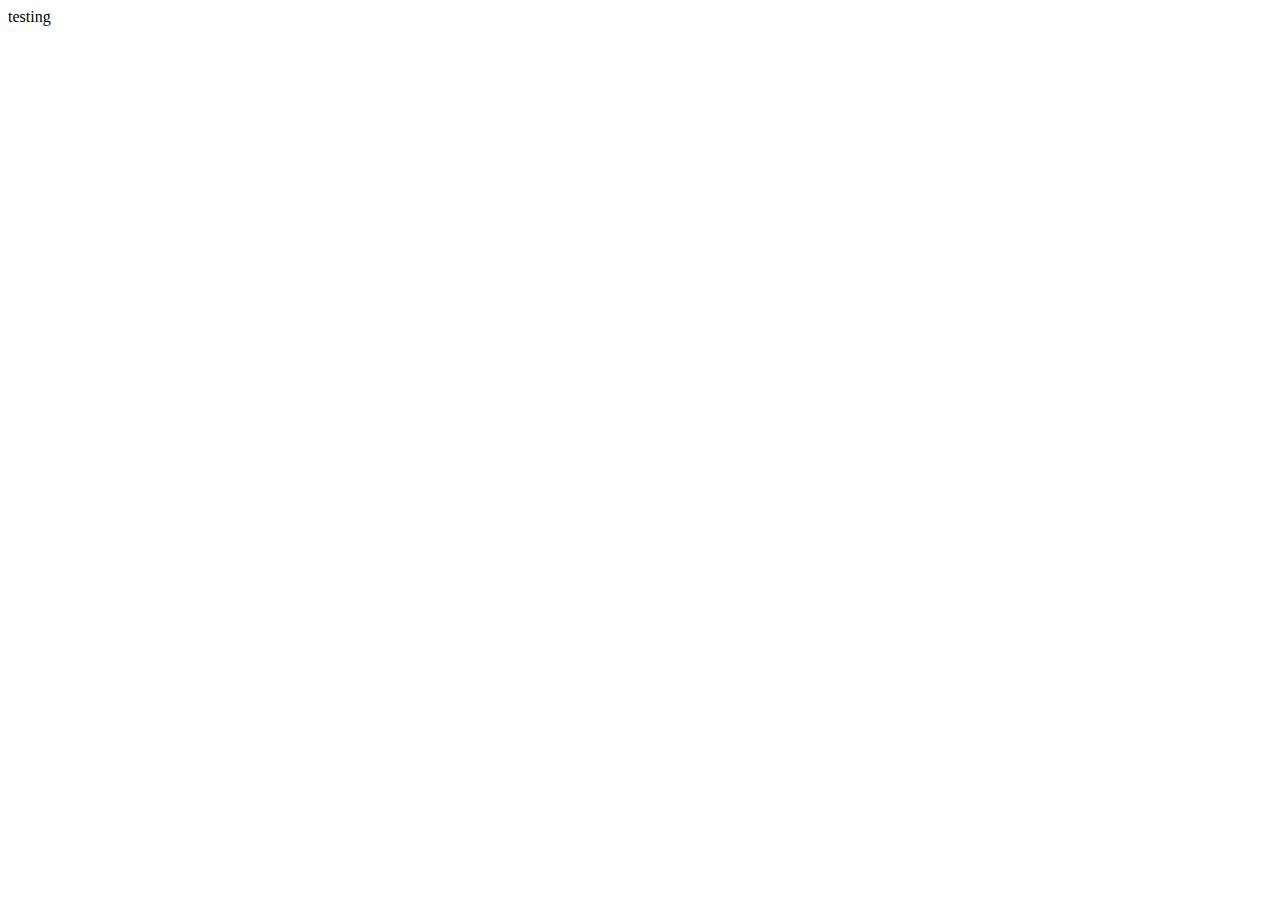
==== index.html @ d9eb4726 "first commit" ====
<!DOCTYPE html>
<html lang="en">
<head>
    <meta charset="UTF-8">
    <meta http-equiv="X-UA-Compatible" content="IE=edge">
    <meta name="viewport" content="width=device-width, initial-scale=1.0">
    <title>🅿🆁🅾🅵🅸🅻🅴</title>
</head>
<body>
    testing
</body>
</html>
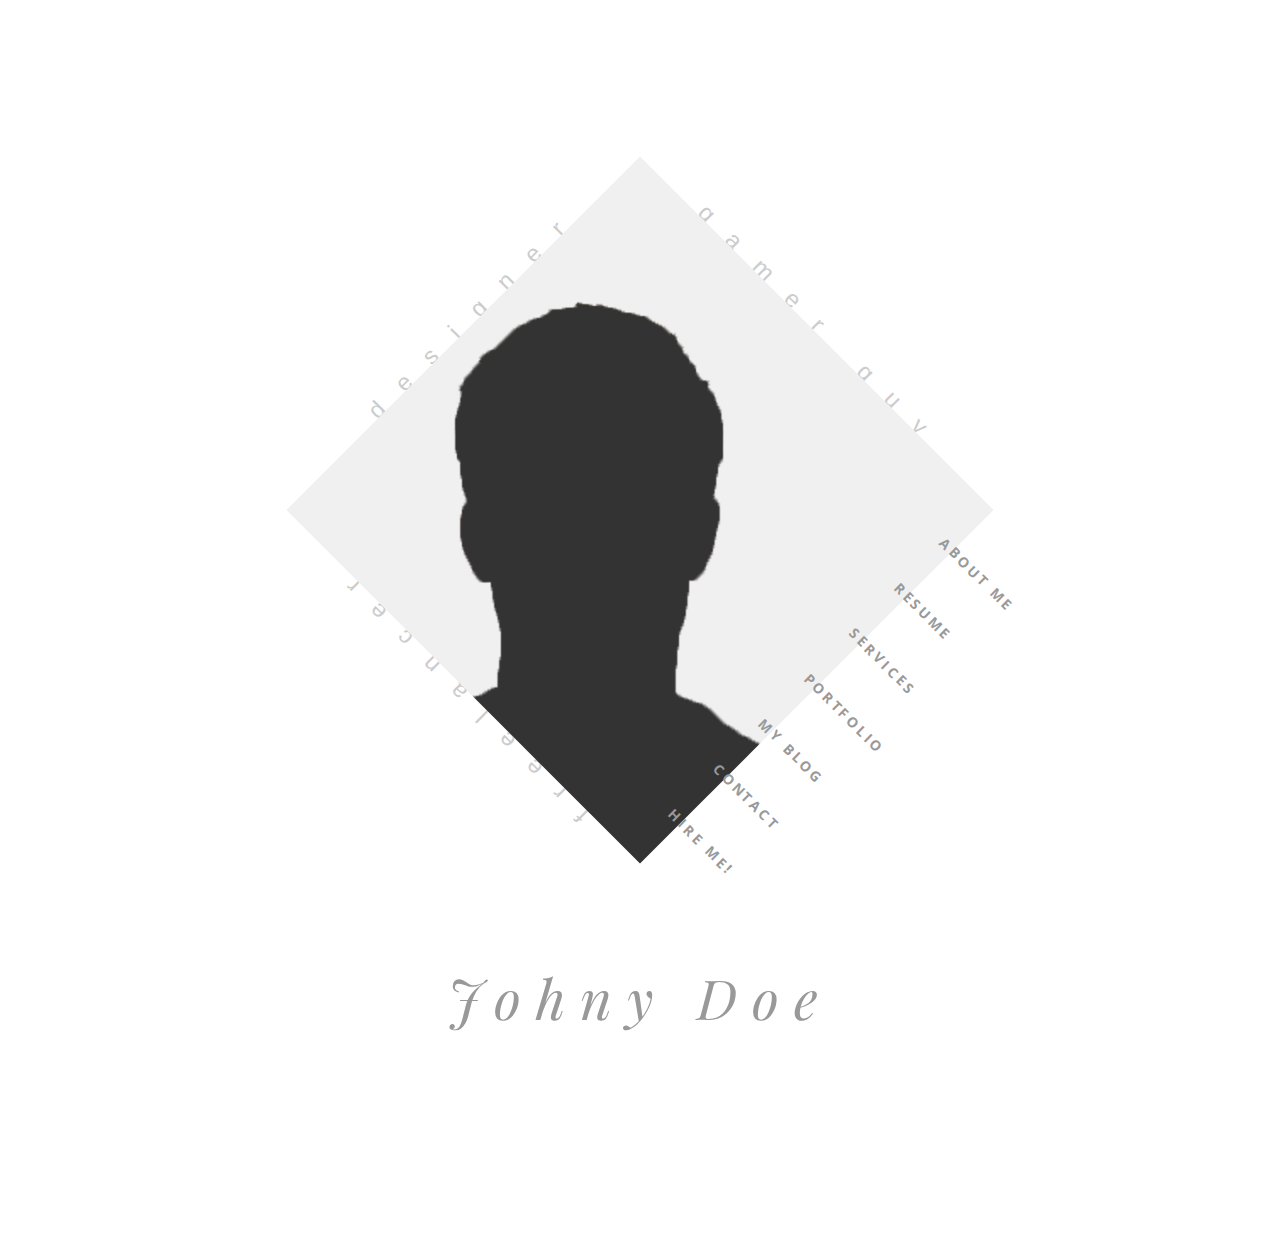
==== commit 9ea9d606: "no message" ====
--- a/index.html
+++ b/index.html
@@ -1,12 +1,2582 @@
 <!DOCTYPE html>
-<html lang="en">
-<head>
-    <meta charset="UTF-8">
-    <meta http-equiv="X-UA-Compatible" content="IE=edge">
-    <meta name="viewport" content="width=device-width, initial-scale=1.0">
-    <title>🅿🆁🅾🅵🅸🅻🅴</title>
-</head>
-<body>
-    testing
-</body>
+<html class='no-js' >
+	
+	<head>
+		<meta charset="utf-8">
+		<meta http-equiv="X-UA-Compatible" content="IE=edge">
+		<meta name="viewport" content="width=device-width, initial-scale=1">
+		<!-- The above 3 meta tags *must* come first in the head; any other head content must come *after* these tags -->
+	
+		
+		<title>🅿🆁🅾🅵🅸🅻🅴</title>
+		
+		<!--[if lt IE 9]>
+		  <script src="//html5shim.googlecode.com/svn/trunk/html5.js"></script>
+		<![endif]-->
+		
+		<link rel='stylesheet' type='text/css' href='bootstrap/css/bootstrap.min.css' >
+		<link rel='stylesheet' type='text/css' href='css/ionicons.min.css' >
+		
+		<link rel='stylesheet' type='text/css' href='css/owl.carousel.css' >
+		<link rel='stylesheet' type='text/css' href='css/owl.theme.css' >
+		<link rel='stylesheet' type='text/css' href='css/owl.transitions.css' >
+		<link rel='stylesheet' type='text/css' href='css/magnific-popup.css' >
+		<link rel='stylesheet' type='text/css' href='css/style.css' >
+		<link rel='stylesheet' type='text/css' href='css/color-default.css' >
+		
+		
+	</head>
+	
+	<body>
+		
+		<!--=============================================================================
+			Preloader
+		===============================================================================-->
+		<div id='preloader' >
+			<div class='loader' >
+				<img src='img/load.gif' alt='symp' >
+			</div>
+		</div>
+		
+		
+		
+		<!--=============================================================================
+			Main Wrapper
+		===============================================================================-->
+		<div id='wrapper' >
+			
+			<!--=============================================================================
+				Front Section
+			===============================================================================-->
+			<section class='front-section' >
+				
+				<div class='container' >
+					
+					
+					<div class='transition-mask' ></div>
+					
+					
+					<div class='front-person-img' >
+						
+						<!--person's image-->
+						<img src='img/man1.png' alt='Symp' >
+						<!--/person's image-->
+						
+					</div>
+					
+					<!--person's titles-->
+					<div class='front-person-titles' >
+						
+						<!--title1-->
+						<span class='t1' >
+							Designer
+						</span>
+						<!--/title1-->
+						
+						<!--title2-->
+						<span class='t2' >
+							Gamer guy
+						</span>
+						<!--/title2-->
+						
+						<!--title3-->
+						<span class='t3' >
+							Freelancer
+						</span>
+						<!--/title3-->
+						
+					</div>
+					<!--/person's titles-->
+					
+					<nav class='front-person-links' >
+						
+						<!--
+							navigation links, data-section attribute points towards the section with id to be opened. 
+						-->
+						
+						<ul>
+							
+							<li>
+								<a href='#' data-section='about' >About Me</a>
+							</li>
+							
+							<li>
+								<a href='#' data-section='resume' >Resume</a>
+							</li>
+							
+							<li>
+								<a href='#' data-section='services' >Services</a>
+							</li>
+							
+							<li>
+								<a href='#' data-section='portfolio' >Portfolio</a>
+							</li>
+							
+							<li>
+								<a href='#' data-section='blog' >My Blog</a>
+							</li>
+							
+							<li>
+								<a href='#' data-section='contact' >Contact</a>
+							</li>
+							
+							<li>
+								<a href='#' >Hire Me!</a>
+							</li>
+							
+						</ul>
+						
+					</nav>
+					
+					
+					
+					<div class='front-heading text-center' >
+						
+						<h2>
+							Johny Doe
+						</h2>
+
+					</div>
+					
+					
+				</div>
+				
+			</section>
+			<!--=============================================================================
+				/Front Section
+			===============================================================================-->
+		
+			<!--=============================================================================
+				About Section
+			===============================================================================-->
+			<section id='about' class='about-section section' >
+				
+				<div class='basic-info section-block' >
+					
+					<div class='container' >
+					
+						<div class='section-header text-center' >
+							
+							<h2>Basic Info About Me</h2>
+							
+							<!--divider-->
+							<div class='divider-draft center' ></div>
+							<!--/divider-->
+							
+							
+						</div>
+						
+						<div class='row' >
+							
+							<div class='col-md-4' >
+								<div class='about-person-img' >
+									
+									<img src='img/man2.png' alt='symp'>
+									
+								</div>
+							
+							</div>
+							
+							
+							<div class='col-md-8 about-info' >
+								
+								
+								<p>
+									Lorem ipsum dolor sit amet, in quodsi vulputate pro. Ius illum vocent mediocritatem an, cum dicta iriure at. Ubique maluisset vel te, his dico vituperata ut. Pro ei phaedrum maluisset. Ex audire suavitate has, ei quodsi tacimates sapientem sed, pri zril ubique ut. Te cum tation munere noluisse. Enim torquatos ne pri, eum mollis salutandi corrumpit et, fugit apeirian duo ad. Ad oportere voluptatibus nec, sea ei civibus praesent. At timeam expetenda inciderint has. Invidunt constituto ne per, paulo omnium quaerendum his eu, cu congue consul cetero cum. Solet honestatis et eum. Lorem ipsum dolor sit amet, in quodsi vulputate pro. Ius illum vocent mediocritatem an, cum dicta iriure at. Ubique maluisset vel te, his dico vituperata ut. Pro ei phaedrum maluisset. Ex audire suavitate has, ei quodsi tacimates sapientem sed, pri zril ubique ut. Te cum tation munere noluisse. Enim torquatos ne pri, eum mollis salutandi corrumpit et, fugit apeirian duo ad.
+								</p>
+								
+								<div class='clearfix' ></div>
+								
+								
+								<ul class='info-list' >
+									
+									<li>
+										<div class='inner' >
+											<h4>Name</h4>
+											<p>Johny Doe</p>
+										</div>
+									</li>
+									<li>
+										<div class='inner' >
+											<h4>Age</h4>
+											<p>24 Years</p>
+										</div>
+									</li>
+									<li>
+										<div class='inner' >
+											<h4>Website</h4>
+											<p>example.com</p>
+										</div>
+									</li>
+									<li>
+										<div class='inner' >
+											<h4>Hometown</h4>
+											<p>Dokri</p>
+										</div>
+									</li>
+									
+									
+									
+								</ul>
+								
+								<a href='#' class='symp-btn' >Hire Me For Work</a>
+								
+								<a href='#' class='symp-btn link-btn' ><i class='ion-ios-download' ></i>Download Resume</a>
+								
+							</div>
+						
+							
+						
+						</div>
+						
+						
+						
+						
+					</div>
+					
+					
+				</div>
+				
+				<div class='about-icons section-block' >
+					
+					<div class='container' >
+						
+						<div class='row' >
+							
+							<div class='col-md-3' >
+								<div class='service' >
+									
+									<div class='icon' >
+										<i class='ion-ios-lightbulb' ></i>
+									</div>
+									
+									<div class='content' >
+										
+										<h4>Creative</h4>
+										
+										<p>
+											Ut aboramus, numquam corpora qui naex. Dolore aliquando id duo, voluptua laboramus quo ad.
+										</p>
+										
+									</div>
+									
+								</div>
+							</div>
+							
+							<div class='col-md-3' >
+								<div class='service' >
+									
+									<div class='icon' >
+										<i class='ion-trophy' ></i>
+									</div>
+									
+									<div class='content' >
+										
+										<h4>Winner</h4>
+										
+										<p>
+											Ut aboramus, numquam corpora qui naex. Dolore aliquando id duo, voluptua laboramus quo ad.
+										</p>
+										
+									</div>
+									
+								</div>
+							</div>
+							
+							<div class='col-md-3' >
+								<div class='service' >
+									
+									<div class='icon' >
+										<i class='ion-ios-glasses' ></i>
+									</div>
+									
+									<div class='content' >
+										
+										<h4>Smart</h4>
+										
+										<p>
+											Ut aboramus, numquam corpora qui naex. Dolore aliquando id duo, voluptua laboramus quo ad.
+										</p>
+										
+									</div>
+									
+								</div>
+							</div>
+							
+							<div class='col-md-3' >
+								<div class='service' >
+									
+									<div class='icon' >
+										<i class='ion-ios-bolt' ></i>
+									</div>
+									
+									<div class='content' >
+										
+										<h4>Powerful</h4>
+										
+										<p>
+											Ut aboramus, numquam corpora qui naex. Dolore aliquando id duo, voluptua laboramus quo ad.
+										</p>
+										
+									</div>
+									
+								</div>
+							</div>
+							
+							
+							
+							<div class='col-md-3' >
+								<div class='service' >
+									
+									<div class='icon' >
+										<i class='ion-help-buoy' ></i>
+									</div>
+									
+									<div class='content' >
+										
+										<h4>Helper</h4>
+										
+										<p>
+											Ut aboramus, numquam corpora qui naex. Dolore aliquando id duo, voluptua laboramus quo ad.
+										</p>
+										
+									</div>
+									
+								</div>
+							</div>
+							
+							<div class='col-md-3' >
+								<div class='service' >
+									
+									<div class='icon' >
+										<i class='ion-happy' ></i>
+									</div>
+									
+									<div class='content' >
+										
+										<h4>Intelligent</h4>
+										
+										<p>
+											Ut aboramus, numquam corpora qui naex. Dolore aliquando id duo, voluptua laboramus quo ad.
+										</p>
+										
+									</div>
+									
+								</div>
+							</div>
+							
+							<div class='col-md-3' >
+								<div class='service' >
+									
+									<div class='icon' >
+										<i class='ion-ios-game-controller-b' ></i>
+									</div>
+									
+									<div class='content' >
+										
+										<h4>Gamer</h4>
+										
+										<p>
+											Ut aboramus, numquam corpora qui naex. Dolore aliquando id duo, voluptua laboramus quo ad.
+										</p>
+										
+									</div>
+									
+								</div>
+							</div>
+							
+							<div class='col-md-3' >
+								<div class='service' >
+									
+									<div class='icon' >
+										<i class='ion-ios-pulse-strong' ></i>
+									</div>
+									
+									<div class='content' >
+										
+										<h4>Healthy</h4>
+										
+										<p>
+											Ut aboramus, numquam corpora qui naex. Dolore aliquando id duo, voluptua laboramus quo ad.
+										</p>
+										
+									</div>
+									
+								</div>
+							</div>
+							
+							
+							
+							
+						</div>
+						
+						
+					</div>
+				</div>
+				
+				<div class='funfacts-block section-block' data-stellar-background-ratio='.2' >
+					
+					<div class='container' >
+						
+						<div class='row' >
+							
+							<div class='col-md-3 col-sm-6 funfact' >
+								<div class='content' >
+									<h4>243</h4>
+									<p>Awards Won</p>
+								</div>
+							</div>
+							
+							<div class='col-md-3 col-sm-6 funfact' >
+								<div class='content' >
+									<h4>845</h4>
+									<p>Happy Customers</p>
+								</div>
+							</div>
+							
+							<div class='col-md-3 col-sm-6 funfact' >
+								<div class='content' >
+									<h4>938</h4>
+									<p>Projects Done</p>
+								</div>
+							</div>
+							
+							<div class='col-md-3 col-sm-6 funfact' >
+								<div class='content' >
+									<h4>342</h4>
+									<p>Games Played</p>
+								</div>
+							</div>
+							
+						</div>
+						
+					</div>
+					
+				</div>
+				
+				<div class='testimonials-block section-block' >
+					<div class='container' >
+					
+						<div class='section-header text-center' >
+							
+							<h2 class='animate text-over-block' >Testimonials</h2>
+							
+							
+							<!--divider-->
+							<div class='divider-draft center' ></div>
+							<!--/divider-->
+							
+							
+						</div>
+						
+						<div class='row' >
+							
+							<div class='col-md-8 col-md-offset-2' >
+								
+								<div class='testimonials-slider' >
+									
+									<div class='testimonial' >
+										<p>
+											
+											Ad optere volibus nec, sea ei civibus prasent. At timeam expetenda inciderint has. Invidunt constituto ne per, paulo omnium queum his eu, cu congue consul cetero. Invidunt constituto ne per, paulo omnium his eu, cu congue consul cetero.
+										
+										</p>
+										
+										<div class='author' >
+											<h4>Jack Smith</h4>
+											<p>CEO at Google</p>
+										</div>
+									</div>
+									
+									<div class='testimonial' >
+										<p>
+											Ad oportere voluptatibus nec, sea ei civibus praesent. At timeam expetenda inciderint has. Invidunt constituto ne per, paulo omnium quaerendum his eu, cu congue consul cetero. Invidunt constituto ne per, paulo omnium quaerendum his eu, cu congue consul cetero.
+										</p>
+										
+										<div class='author' >
+											<h4>Jessica Smith</h4>
+											<p>CEO at Google</p>
+										</div>
+									</div>
+									
+									<div class='testimonial' >
+										<p>
+											Ad oportere voluptatibus nec, sea ei civibus praesent. At timeam expetenda inciderint has. Invidunt constituto ne per, paulo omnium quaerendum his eu, cu congue consul cetero. Invidunt constituto ne per, paulo omnium quaerendum his eu, cu congue consul cetero.
+										</p>
+										
+										<div class='author' >
+											<h4>Jim Smith</h4>
+											<p>CEO at Google</p>
+										</div>
+									</div>
+									
+									
+									
+									
+								</div>
+								
+							</div>
+							
+						</div>
+					
+					</div>
+				</div>
+				
+				<div class='footer bg-lightgray section-block' >
+					
+					<div class='container' >
+						
+						<div class='row' >
+							
+							<div class='col-xs-6 text-left' >
+								<h4>Johny Doe</h4>
+							</div>
+							
+							<div class='col-xs-6 text-right' >
+								<ul class='footer-social' >
+									<li>
+										<a href='#' >
+											<i class='ion-social-facebook' ></i>
+										</a>
+									</li>
+									<li>
+										<a href='#' >
+											<i class='ion-social-twitter' ></i>
+										</a>
+									</li>
+									<li>
+										<a href='#' >
+											<i class='ion-social-pinterest' ></i>
+										</a>
+									</li>
+									<li>
+										<a href='#' >
+											<i class='ion-social-dribbble' ></i>
+										</a>
+									</li>
+								</ul>
+							</div>
+							
+						</div>
+						
+						
+					</div>
+					
+				</div>
+				
+				
+			</section>
+			<!--=============================================================================
+				/About Section
+			===============================================================================-->
+			
+			<!--=============================================================================
+				Resume Section
+			===============================================================================-->
+			<section id='resume' class='resume-section section' >
+				
+				<div class='container' >
+					<div class='row' >
+						<div class='col-md-6 col-md-offset-3' >
+							<div class='section-header text-center' >
+								
+								<h2 class='animate text-over-block' >My Resume</h2>
+								
+								<!--divider-->
+								<div class='divider-draft center' ></div>
+								<!--/divider-->
+								
+								
+							</div>
+						</div>
+					</div>
+				</div>
+				
+				<div class='timeline-block section-block' >
+					<div class='container' >
+						<ul class='timeline' >
+							
+							<li class='timeline-header' >
+								<h4>Education</h4>
+							</li>
+							
+							<li>
+								
+								<div class='timeline-desc' >
+									
+									<h4>2005-2007</h4>
+									
+								</div>
+								
+								<div class='timeline-content' >
+									
+									<h4>Masters Degree</h4>
+									<span>@CSS College Larkana</span>
+									
+									<p>
+										Consul latine iudicabit eu vel. Cu has animal eruditi voluptatibus. Eu volumus explicari sed. Mel mutat vituperata suscipiantur et, et fabellas explicari adipiscing quo.
+									</p>
+									
+								</div>
+								
+							</li>
+							
+							<li class='inverse' >
+								
+								<div class='timeline-desc' >
+									
+									<h4>2005-2007</h4>
+									
+								</div>
+								
+								<div class='timeline-content' >
+									
+									<h4>Masters Degree</h4>
+									<span>@CSS College Larkana</span>
+									
+									<p>
+										Consul latine iudicabit eu vel. Cu has animal eruditi voluptatibus. Eu volumus explicari sed. Mel mutat vituperata suscipiantur et, et fabellas explicari adipiscing quo.
+									</p>
+									
+								</div>
+								
+							</li>
+							
+							<li>
+								
+								<div class='timeline-desc' >
+									
+									<h4>2005-2007</h4>
+									
+								</div>
+								
+								<div class='timeline-content' >
+									
+									<h4>Masters Degree</h4>
+									<span>@CSS College Larkana</span>
+									
+									<p>
+										Consul latine iudicabit eu vel. Cu has animal eruditi voluptatibus. Eu volumus explicari sed. Mel mutat vituperata suscipiantur et, et fabellas explicari adipiscing quo.
+									</p>
+									
+								</div>
+								
+							</li>
+							
+							
+							<li class='timeline-header' >
+								<h4>Experience</h4>
+							</li>
+							
+							
+							<li>
+								
+								<div class='timeline-desc' >
+									
+									<h4>2005-2007</h4>
+									
+								</div>
+								
+								<div class='timeline-content' >
+									
+									<h4>Web Designer</h4>
+									<span>@Themeforest</span>
+									
+									<p>
+										Consul latine iudicabit eu vel. Cu has animal eruditi voluptatibus. Eu volumus explicari sed. Mel mutat vituperata suscipiantur et, et fabellas explicari adipiscing quo.
+									</p>
+									
+								</div>
+								
+							</li>
+							
+							<li class='inverse' >
+								
+								<div class='timeline-desc' >
+									
+									<h4>2005-2007</h4>
+									
+								</div>
+								
+								<div class='timeline-content' >
+									
+									<h4>Web Developer</h4>
+									<span>@CodeCanyon</span>
+									
+									<p>
+										Consul latine iudicabit eu vel. Cu has animal eruditi voluptatibus. Eu volumus explicari sed. Mel mutat vituperata suscipiantur et, et fabellas explicari adipiscing quo.
+									</p>
+									
+								</div>
+								
+							</li>
+							
+							<li>
+								
+								<div class='timeline-desc' >
+									
+									<h4>2005-2007</h4>
+									
+								</div>
+								
+								<div class='timeline-content' >
+									
+									<h4>Blogger</h4>
+									<span>@blogspot</span>
+									
+									<p>
+										Consul latine iudicabit eu vel. Cu has animal eruditi voluptatibus. Eu volumus explicari sed. Mel mutat vituperata suscipiantur et, et fabellas explicari adipiscing quo.
+									</p>
+									
+								</div>
+								
+							</li>
+							
+							
+						</ul>
+					</div>
+				</div>
+				
+				<div class='hobbies-block bg-lightgray section-block' >
+					<div class='container' >
+						
+						<div class='section-header text-center' >
+							<h2 class='animate text-over-block' >My Hobbies</h2>
+							<!--divider-->
+							<div class='divider-draft center' ></div>
+							<!--/divider-->
+						</div>
+						
+						<div class='row' >
+							
+							<div class='col-md-2 col-sm-4 col-xs-6' >
+								
+								<div class='hobby' >
+									
+									<div class='icon' >
+										<i class='ion-ios-game-controller-b' ></i>
+									</div>
+									
+									<h4>Gaming</h4>
+									
+								</div>
+								
+							</div>
+							
+							<div class='col-md-2 col-sm-4 col-xs-6' >
+								
+								<div class='hobby' >
+									
+									<div class='icon' >
+										<i class='ion-ios-book' ></i>
+									</div>
+									
+									<h4>Reading</h4>
+									
+								</div>
+								
+							</div>
+							
+							<div class='col-md-2 col-sm-4 col-xs-6' >
+								
+								<div class='hobby' >
+									
+									<div class='icon' >
+										<i class='ion-ios-chatboxes' ></i>
+									</div>
+									
+									<h4>Chat</h4>
+									
+								</div>
+								
+							</div>
+							
+							<div class='col-md-2 col-sm-4 col-xs-6' >
+								
+								<div class='hobby' >
+									
+									<div class='icon' >
+										<i class='ion-ios-musical-notes' ></i>
+									</div>
+									
+									<h4>Music</h4>
+									
+								</div>
+								
+							</div>
+							
+							<div class='col-md-2 col-sm-4 col-xs-6' >
+								
+								<div class='hobby' >
+									
+									<div class='icon' >
+										<i class='ion-beer' ></i>
+									</div>
+									
+									<h4>Drinking</h4>
+									
+								</div>
+								
+							</div>
+							
+							<div class='col-md-2 col-sm-4 col-xs-6' >
+								
+								<div class='hobby' >
+									
+									<div class='icon' >
+										<i class='ion-ios-football' ></i>
+									</div>
+									
+									<h4>Football</h4>
+									
+								</div>
+								
+							</div>
+							
+							
+							
+						</div>
+						
+						
+						
+					</div>
+				</div>
+				
+				<div class='skills-block section-block' >
+					
+					<div class='container' >
+					
+						<div class='section-header text-center' >
+							<h2 class='animate text-over-block' >My Skills</h2>
+							
+							<!--divider-->
+							<div class='divider-draft center' ></div>
+							<!--/divider-->
+							
+						</div>
+						
+						
+						<div class='row' >
+							
+							<div class='col-md-6' >
+								
+								<div class='skill' >
+									
+									<h4>HTML/CSS</h4>
+									
+									<div class='skill-bar' data-percent='90' >
+										<div class='bar' >
+											<div class='percent' >90%</div>
+										</div>
+									</div>
+									
+								</div>
+								
+								<div class='skill' >
+									
+									<h4>php</h4>
+									
+									<div class='skill-bar' data-percent='70' >
+										<div class='bar' >
+											<div class='percent' >70%</div>
+										</div>
+									</div>
+									
+								</div>
+								
+								<div class='skill' >
+									
+									<h4>HTML/CSS</h4>
+									
+									<div class='skill-bar' data-percent='90' >
+										<div class='bar' >
+											<div class='percent' >90%</div>
+										</div>
+									</div>
+									
+								</div>
+								
+								
+								
+							</div>
+							
+							<div class='col-md-6' >
+								
+								<div class='skill' >
+									
+									<h4>VB</h4>
+									
+									<div class='skill-bar' data-percent='90' >
+										<div class='bar' >
+											<div class='percent' >90%</div>
+										</div>
+									</div>
+									
+								</div>
+								
+								<div class='skill' >
+									
+									<h4>Wordpress</h4>
+									
+									<div class='skill-bar' data-percent='85' >
+										<div class='bar' >
+											<div class='percent' >85%</div>
+										</div>
+									</div>
+									
+								</div>
+								
+								<div class='skill' >
+									
+									<h4>SEO</h4>
+									
+									<div class='skill-bar' data-percent='95' >
+										<div class='bar' >
+											<div class='percent' >95%</div>
+										</div>
+									</div>
+									
+								</div>
+								
+								
+								
+							</div>
+							
+							
+							
+						</div>
+						
+					</div>
+					
+				</div>
+				
+				<div class='footer bg-lightgray section-block' >
+					
+					<div class='container' >
+						
+						<div class='row' >
+							
+							<div class='col-xs-6 text-left' >
+								<h4>Johny Doe</h4>
+							</div>
+							
+							<div class='col-xs-6 text-right' >
+								<ul class='footer-social' >
+									<li>
+										<a href='#' >
+											<i class='ion-social-facebook' ></i>
+										</a>
+									</li>
+									<li>
+										<a href='#' >
+											<i class='ion-social-twitter' ></i>
+										</a>
+									</li>
+									<li>
+										<a href='#' >
+											<i class='ion-social-pinterest' ></i>
+										</a>
+									</li>
+									<li>
+										<a href='#' >
+											<i class='ion-social-dribbble' ></i>
+										</a>
+									</li>
+								</ul>
+							</div>
+							
+						</div>
+						
+						
+					</div>
+					
+				</div>
+				
+				
+			</section>
+			<!--=============================================================================
+				/Resume Section
+			===============================================================================-->
+			
+			
+			<!--=============================================================================
+				Services Section
+			===============================================================================-->
+			<section id='services' class='services-section section' >
+				
+				<div class='container' >
+					<div class='row' >
+						<div class='col-md-6 col-md-offset-3' >
+							<div class='section-header main-title text-center' >
+								
+								<h2 class='animate text-over-block' >My Services</h2>
+								
+								<!--divider-->
+								<div class='divider-draft center' ></div>
+								<!--/divider-->
+								
+								<p>
+									I provide <b>high quality</b> services. My services that I provide are listed below. Hope you will like them. Lorem ipsum dolor.
+								</p>
+								
+							</div>
+						</div>
+					</div>
+				</div>
+				
+				<div class='services-block section-block' >
+					
+					<div class='container' >
+						
+						<div class='row' >
+							
+							<div class='col-md-3' >
+								<div class='service' >
+									<div class='icon' >
+										<i class='ion-ios-camera' ></i>
+									</div>
+									
+									<div class='content' >
+										
+										<h4>Photography</h4>
+										
+										<p>
+											Ut aboramus, numquam corpora qui naex. Dolore aliquando id duo, voluptua laboramus quo ad.
+										</p>
+										
+									</div>
+								</div>
+							</div>
+							
+							<div class='col-md-3' >
+								<div class='service' >
+									<div class='icon' >
+										<i class='ion-code' ></i>
+									</div>
+									
+									<div class='content' >
+										
+										<h4>Coding</h4>
+										
+										<p>
+											Ut aboramus, numquam corpora qui naex. Dolore aliquando id duo, voluptua laboramus quo ad.
+										</p>
+										
+									</div>
+								</div>
+							</div>
+							
+							<div class='col-md-3' >
+								<div class='service' >
+									<div class='icon' >
+										<i class='ion-ios-lightbulb' ></i>
+									</div>
+									
+									<div class='content' >
+										
+										<h4>Creativity</h4>
+										
+										<p>
+											Ut aboramus, numquam corpora qui naex. Dolore aliquando id duo, voluptua laboramus quo ad.
+										</p>
+										
+									</div>
+								</div>
+							</div>
+							
+							<div class='col-md-3' >
+								<div class='service' >
+									<div class='icon' >
+										<i class='ion-ios-monitor' ></i>
+									</div>
+									
+									<div class='content' >
+										
+										<h4>Web Design</h4>
+										
+										<p>
+											Ut aboramus, numquam corpora qui naex. Dolore aliquando id duo, voluptua laboramus quo ad.
+										</p>
+										
+									</div>
+								</div>
+							</div>
+							
+						</div>
+						
+						<div class='row' >
+							
+							<div class='col-md-3' >
+								<div class='service' >
+									<div class='icon' >
+										<i class='ion-ios-camera' ></i>
+									</div>
+									
+									<div class='content' >
+										
+										<h4>Photography</h4>
+										
+										<p>
+											Ut aboramus, numquam corpora qui naex. Dolore aliquando id duo, voluptua laboramus quo ad.
+										</p>
+										
+									</div>
+								</div>
+							</div>
+							
+							<div class='col-md-3' >
+								<div class='service' >
+									<div class='icon' >
+										<i class='ion-code' ></i>
+									</div>
+									
+									<div class='content' >
+										
+										<h4>Coding</h4>
+										
+										<p>
+											Ut aboramus, numquam corpora qui naex. Dolore aliquando id duo, voluptua laboramus quo ad.
+										</p>
+										
+									</div>
+								</div>
+							</div>
+							
+							<div class='col-md-3' >
+								<div class='service' >
+									<div class='icon' >
+										<i class='ion-ios-lightbulb' ></i>
+									</div>
+									
+									<div class='content' >
+										
+										<h4>Creativity</h4>
+										
+										<p>
+											Ut aboramus, numquam corpora qui naex. Dolore aliquando id duo, voluptua laboramus quo ad.
+										</p>
+										
+									</div>
+								</div>
+							</div>
+							
+							<div class='col-md-3' >
+								<div class='service' >
+									<div class='icon' >
+										<i class='ion-ios-monitor' ></i>
+									</div>
+									
+									<div class='content' >
+										
+										<h4>Web Design</h4>
+										
+										<p>
+											Ut aboramus, numquam corpora qui naex. Dolore aliquando id duo, voluptua laboramus quo ad.
+										</p>
+										
+									</div>
+								</div>
+							</div>
+							
+						</div>
+						
+					</div>
+					
+				</div>
+				
+				<div class='pricing-block section-block' >
+					<div class='container' >
+						
+						<div class='section-header text-center' >
+							<h2 class='animate text-over-block' >Pricing</h2>
+							<!--divider-->
+							<div class='divider-draft center' ></div>
+							<!--/divider-->
+							<p>
+								How much I charge
+							</p>
+						</div>
+						
+						<div class='row' >
+							
+							<div class='col-md-4 text-center' >
+								
+								<div class='pricing-table' >
+									
+									<div class='header' >
+										
+										<h4>Personal</h4>
+										
+										<div class='price' >
+											<span class='currency' >$</span>
+											<span class='amount' >29</span>
+											<span class='period' >/mo</span>
+										</div>
+										
+										
+									</div>
+									
+									<ul class='table-items' >
+										
+										<li>
+											Logo Design
+										</li>
+										<li>
+											PSD to HTML
+										</li>
+										<li>
+											Fixed to Responsive
+										</li>
+										<li>
+											App Development
+										</li>
+										<li>
+											Photography
+										</li>
+										
+									</ul>
+									
+									<a href='#' class='table-btn' >
+										Choose This
+									</a>
+									
+								</div>
+								
+							</div>
+							
+							<div class='col-md-4 text-center' >
+								
+								<div class='pricing-table' >
+									
+									<div class='header' >
+										
+										<h4>Creative</h4>
+										
+										<div class='price' >
+											<span class='currency' >$</span>
+											<span class='amount' >39</span>
+											<span class='period' >/mo</span>
+										</div>
+										
+									</div>
+									
+									<ul class='table-items' >
+										
+										<li>
+											Logo Design
+										</li>
+										<li>
+											PSD to HTML
+										</li>
+										<li>
+											Fixed to Responsive
+										</li>
+										<li>
+											App Development
+										</li>
+										<li>
+											Photography
+										</li>
+										
+									</ul>
+									
+									<a href='#' class='table-btn' >
+										Choose This
+									</a>
+									
+								</div>
+								
+							</div>
+							
+							<div class='col-md-4 text-center' >
+								
+								<div class='pricing-table' >
+									
+									<div class='header' >
+										
+										<h4>Ultimate</h4>
+										
+										<div class='price' >
+											<span class='currency' >$</span>
+											<span class='amount' >42</span>
+											<span class='period' >/mo</span>
+										</div>
+										
+										
+									</div>
+									
+									<ul class='table-items' >
+										
+										<li>
+											Logo Design
+										</li>
+										<li>
+											PSD to HTML
+										</li>
+										<li>
+											Fixed to Responsive
+										</li>
+										<li>
+											App Development
+										</li>
+										<li>
+											Photography
+										</li>
+										
+									</ul>
+									
+									<a href='#' class='table-btn' >
+										Choose This
+									</a>
+									
+								</div>
+								
+							</div>
+							
+						</div>
+						
+					</div>
+				</div>
+				
+				<div class='process-block bg-lightgray section-block' >
+					<div class='container' >
+						
+						<div class='section-header text-center' >
+							<h2>Work Process</h2>
+							<!--divider-->
+							<div class='divider-draft center' ></div>
+							<!--/divider-->
+						</div>
+						
+						<div class='row' >
+							
+							<div class='col-md-3' >
+								
+								<div class='process' >
+									
+									<div class='number' >
+										<span>01</span>
+									</div>
+									
+									<div class='content' >
+										
+										<h4>Design</h4>
+										
+										<p>
+											Lorem ipsum dolor sit amet is simply a dummy text used by typeset industries. Lorem ipsum dolor.
+										</p>
+										
+									</div>
+									
+								</div>
+								
+							</div>
+							
+							<div class='col-md-3' >
+								
+								<div class='process' >
+									
+									<div class='number' >
+										<span>02</span>
+									</div>
+									
+									<div class='content' >
+										
+										<h4>Develop</h4>
+										
+										<p>
+											Lorem ipsum dolor sit amet is simply a dummy text used by typeset industries. Lorem ipsum dolor.
+										</p>
+										
+									</div>
+									
+								</div>
+								
+							</div>
+							
+							<div class='col-md-3' >
+								
+								<div class='process' >
+									
+									<div class='number' >
+										<span>03</span>
+									</div>
+									
+									<div class='content' >
+										
+										<h4>Publish</h4>
+										
+										<p>
+											Lorem ipsum dolor sit amet is simply a dummy text used by typeset industries. Lorem ipsum dolor.
+										</p>
+										
+									</div>
+									
+								</div>
+								
+							</div>
+							
+							<div class='col-md-3' >
+								
+								<div class='process last' >
+									
+									<div class='number' >
+										<span>04</span>
+									</div>
+									
+									<div class='content' >
+										
+										<h4>Enjoy</h4>
+										
+										<p>
+											Lorem ipsum dolor sit amet is simply a dummy text used by typeset industries. Lorem ipsum dolor.
+										</p>
+										
+									</div>
+									
+								</div>
+								
+							</div>
+							
+							
+							
+						</div>
+						
+					</div>
+				</div>
+				
+				<div class='testimonials-block section-block' >
+					<div class='container' >
+					
+						<div class='section-header text-center' >
+							
+							<h2 class='animate text-over-block' >Testimonials</h2>
+								
+							<!--divider-->
+							<div class='divider-draft center' ></div>
+							<!--/divider-->
+							
+							
+						</div>
+						
+						<div class='row' >
+							
+							<div class='col-md-8 col-md-offset-2' >
+								
+								<div class='testimonials-slider' >
+									
+									<div class='testimonial' >
+										<p>
+											Ad oportere voluptatibus nec, sea ei civibus praesent. At timeam expetenda inciderint has. Invidunt constituto ne per, paulo omnium quaerendum his eu, cu congue consul cetero. Invidunt constituto ne per, paulo omnium quaerendum his eu, cu congue consul cetero.
+										</p>
+										
+										<div class='author' >
+											<h4>Jack Smith</h4>
+											<p>CEO at Google</p>
+										</div>
+									</div>
+									
+									<div class='testimonial' >
+										<p>
+											Ad oportere voluptatibus nec, sea ei civibus praesent. At timeam expetenda inciderint has. Invidunt constituto ne per, paulo omnium quaerendum his eu, cu congue consul cetero. Invidunt constituto ne per, paulo omnium quaerendum his eu, cu congue consul cetero.
+										</p>
+										
+										<div class='author' >
+											<h4>Jessica Smith</h4>
+											<p>CEO at Google</p>
+										</div>
+									</div>
+									
+									<div class='testimonial' >
+										<p>
+											Ad oportere voluptatibus nec, sea ei civibus praesent. At timeam expetenda inciderint has. Invidunt constituto ne per, paulo omnium quaerendum his eu, cu congue consul cetero. Invidunt constituto ne per, paulo omnium quaerendum his eu, cu congue consul cetero.
+										</p>
+										
+										<div class='author' >
+											<h4>Jim Smith</h4>
+											<p>CEO at Google</p>
+										</div>
+									</div>
+									
+									
+									
+									
+								</div>
+								
+							</div>
+							
+						</div>
+					
+					</div>
+				</div>
+				
+				<div class='footer bg-lightgray section-block' >
+					
+					<div class='container' >
+						
+						<div class='row' >
+							
+							<div class='col-xs-6 text-left' >
+								<h4>Johny Doe</h4>
+							</div>
+							
+							<div class='col-xs-6 text-right' >
+								<ul class='footer-social' >
+									<li>
+										<a href='#' >
+											<i class='ion-social-facebook' ></i>
+										</a>
+									</li>
+									<li>
+										<a href='#' >
+											<i class='ion-social-twitter' ></i>
+										</a>
+									</li>
+									<li>
+										<a href='#' >
+											<i class='ion-social-pinterest' ></i>
+										</a>
+									</li>
+									<li>
+										<a href='#' >
+											<i class='ion-social-dribbble' ></i>
+										</a>
+									</li>
+								</ul>
+							</div>
+							
+						</div>
+						
+						
+					</div>
+					
+				</div>
+				
+				
+			</section>
+			<!--=============================================================================
+				/Services Section
+			===============================================================================-->
+			
+			
+			<!--=============================================================================
+				Portfolio Section
+			===============================================================================-->
+			<section id='portfolio' class='portfolio-section section' >
+				
+				<div class='portfolio-block section-block' >
+					
+					<div class='container' >
+					
+						<div class='row' >
+							<div class='col-md-6 col-md-offset-3' >
+								
+								<div class='section-header text-center' >
+								
+									<h2 class='animate text-over-block' >Portfolio</h2>
+									
+									<!--divider-->
+									<div class='divider-draft center' ></div>
+									<!--/divider-->
+									
+									<p>
+										Check out my works. Lorem ipsum dolor sit amet is simply a dummy text. Lorem ipsum dolor sit amet.
+									</p>
+								
+								</div>
+								
+							</div>
+						</div>
+						
+						<div id='portfolio-filters' >
+							<ul>
+								<li>
+									<a href='#' data-group='all' class='active' >All</a>
+								</li>
+								<li>
+									<a href='#' data-group='web' >Web</a>
+								</li>
+								<li>
+									<a href='#' data-group='tech' >Tech</a>
+								</li>
+								<li>
+									<a href='#' data-group='photography' >Photography</a>
+								</li>
+							</ul>
+						</div>
+						
+						<div id='portfolio-grid' class='portfolio-items' >
+							
+							<div class='item' data-groups='["all","web","photography"]' >
+								<div class='inner' >
+									
+									<img alt='symp' src='img/portfolio/1.jpg' >
+									
+									<div class='caption' >
+										
+										<div class='caption-inner' >
+										
+											<h4>Project Title</h4>
+											
+											<ul class='links' >
+												
+												<li>
+													<a href='work.html' >
+														<i class='ion-ios-plus-empty' ></i>
+													</a>
+												</li>
+												
+												<li>
+													<a href='img/portfolio/1.jpg' class='image-link' >
+														<i class='ion-ios-search' ></i>
+													</a>
+												</li>
+												
+											</ul>
+										
+										</div>
+										
+										
+									</div>
+									
+								</div>
+							</div>
+							
+							<div class='item' data-groups='["all","photography","tech"]' >
+								<div class='inner' >
+									
+									<img alt='symp' src='img/portfolio/2.jpg' >
+									
+									<div class='caption' >
+										
+										<div class='caption-inner' >
+										
+											<h4>Project Title</h4>
+											
+											<ul class='links' >
+												
+												<li>
+													<a href='work.html' >
+														<i class='ion-ios-plus-empty' ></i>
+													</a>
+												</li>
+												
+												<li>
+													<a href='img/portfolio/2.jpg' class='image-link' >
+														<i class='ion-ios-search' ></i>
+													</a>
+												</li>
+												
+											</ul>
+										
+										</div>
+										
+										
+									</div>
+									
+								</div>
+							</div>
+							
+							<div class='item' data-groups='["all","web","tech"]' >
+								<div class='inner' >
+									
+									<img alt='symp' src='img/portfolio/3.jpg' >
+									
+									<div class='caption' >
+										
+										<div class='caption-inner' >
+										
+											<h4>Project Title</h4>
+											
+											<ul class='links' >
+												
+												<li>
+													<a href='work.html' >
+														<i class='ion-ios-plus-empty' ></i>
+													</a>
+												</li>
+												
+												<li>
+													<a href='img/portfolio/3.jpg' class='image-link' >
+														<i class='ion-ios-search' ></i>
+													</a>
+												</li>
+												
+											</ul>
+										
+										</div>
+										
+										
+									</div>
+									
+								</div>
+							</div>
+							
+							<div class='item' data-groups='["all","web"]' >
+								<div class='inner' >
+									
+									<img alt='symp' src='img/portfolio/4.jpg' >
+									
+									<div class='caption' >
+										
+										<div class='caption-inner' >
+										
+											<h4>Project Title</h4>
+											
+											<ul class='links' >
+												
+												<li>
+													<a href='work.html' >
+														<i class='ion-ios-plus-empty' ></i>
+													</a>
+												</li>
+												
+												<li>
+													<a href='img/portfolio/4.jpg' class='image-link' >
+														<i class='ion-ios-search' ></i>
+													</a>
+												</li>
+												
+											</ul>
+										
+										</div>
+										
+										
+									</div>
+									
+								</div>
+							</div>
+							
+							<div class='item' data-groups='["all","tech"]' >
+								<div class='inner' >
+									
+									<img alt='symp' src='img/portfolio/5.jpg' >
+									
+									<div class='caption' >
+										
+										<div class='caption-inner' >
+										
+											<h4>Project Title</h4>
+											
+											<ul class='links' >
+												
+												<li>
+													<a href='work.html' >
+														<i class='ion-ios-plus-empty' ></i>
+													</a>
+												</li>
+												
+												<li>
+													<a href='img/portfolio/5.jpg' class='image-link' >
+														<i class='ion-ios-search' ></i>
+													</a>
+												</li>
+												
+											</ul>
+										
+										</div>
+										
+										
+									</div>
+									
+								</div>
+							</div>
+							
+							<div class='item' data-groups='["all","photography"]' >
+								<div class='inner' >
+									
+									<img alt='symp' src='img/portfolio/6.jpg' >
+									
+									<div class='caption' >
+										
+										<div class='caption-inner' >
+										
+											<h4>Project Title</h4>
+											
+											<ul class='links' >
+												
+												<li>
+													<a href='work.html' >
+														<i class='ion-ios-plus-empty' ></i>
+													</a>
+												</li>
+												
+												<li>
+													<a href='img/portfolio/6.jpg' class='image-link' >
+														<i class='ion-ios-search' ></i>
+													</a>
+												</li>
+												
+											</ul>
+										
+										</div>
+										
+										
+									</div>
+									
+								</div>
+							</div>
+							
+							<div class='item' data-groups='["all","web"]' >
+								<div class='inner' >
+									
+									<img alt='symp' src='img/portfolio/7.jpg' >
+									
+									<div class='caption' >
+										
+										<div class='caption-inner' >
+										
+											<h4>Project Title</h4>
+											
+											<ul class='links' >
+												
+												<li>
+													<a href='work.html' >
+														<i class='ion-ios-plus-empty' ></i>
+													</a>
+												</li>
+												
+												<li>
+													<a href='img/portfolio/7.jpg' class='image-link' >
+														<i class='ion-ios-search' ></i>
+													</a>
+												</li>
+												
+											</ul>
+										
+										</div>
+										
+										
+									</div>
+									
+								</div>
+							</div>
+							
+							<div class='item' data-groups='["all","tech"]' >
+								<div class='inner' >
+									
+									<img alt='symp' src='img/portfolio/8.jpg' >
+									
+									<div class='caption' >
+										
+										<div class='caption-inner' >
+										
+											<h4>Project Title</h4>
+											
+											<ul class='links' >
+												
+												<li>
+													<a href='work.html' >
+														<i class='ion-ios-plus-empty' ></i>
+													</a>
+												</li>
+												
+												<li>
+													<a href='img/portfolio/8.jpg' class='image-link' >
+														<i class='ion-ios-search' ></i>
+													</a>
+												</li>
+												
+											</ul>
+										
+										</div>
+										
+										
+									</div>
+									
+								</div>
+							</div>
+							
+							<div class='item' data-groups='["all","photography"]' >
+								<div class='inner' >
+									
+									<img alt='symp' src='img/portfolio/9.jpg' >
+									
+									<div class='caption' >
+										
+										<div class='caption-inner' >
+										
+											<h4>Project Title</h4>
+											
+											<ul class='links' >
+												
+												<li>
+													<a href='work.html' >
+														<i class='ion-ios-plus-empty' ></i>
+													</a>
+												</li>
+												
+												<li>
+													<a href='img/portfolio/9.jpg' class='image-link' >
+														<i class='ion-ios-search' ></i>
+													</a>
+												</li>
+												
+											</ul>
+										
+										</div>
+										
+										
+									</div>
+									
+								</div>
+							</div>
+							
+							
+							
+						</div>
+						
+					</div>
+					
+				</div>
+				
+				<div class='footer bg-lightgray section-block' >
+					
+					<div class='container' >
+						
+						<div class='row' >
+							
+							<div class='col-xs-6 text-left' >
+								<h4>Johny Doe</h4>
+							</div>
+							
+							<div class='col-xs-6 text-right' >
+								<ul class='footer-social' >
+									<li>
+										<a href='#' >
+											<i class='ion-social-facebook' ></i>
+										</a>
+									</li>
+									<li>
+										<a href='#' >
+											<i class='ion-social-twitter' ></i>
+										</a>
+									</li>
+									<li>
+										<a href='#' >
+											<i class='ion-social-pinterest' ></i>
+										</a>
+									</li>
+									<li>
+										<a href='#' >
+											<i class='ion-social-dribbble' ></i>
+										</a>
+									</li>
+								</ul>
+							</div>
+							
+						</div>
+						
+						
+					</div>
+					
+				</div>
+				
+			</section>
+			<!--=============================================================================
+				/Portfolio Section
+			===============================================================================-->
+			
+			
+			<!--=============================================================================
+				Blog Section
+			===============================================================================-->
+			<section id='blog' class='blog-section section' >
+				
+				<div class='container' >
+					
+					<div class='row' >
+						
+						<div class='col-md-6 col-md-offset-3' >
+							<div class='section-header text-center' >
+								
+								<h2>My Blog</h2>
+								
+								<!--divider-->
+								<div class='divider-draft center' ></div>
+								<!--/divider-->
+								
+								<p>
+									This is my blog where my thoughts live. Check it out to know more about me. Lorem ipsum dolor sit amet.
+								</p>
+								
+							</div>
+						</div>
+						
+					</div>
+					
+				</div>
+			
+				<div class='posts-block section-block' >
+					
+					<div class='container' >
+						
+						<div class='row' >
+							
+							<div class='col-md-8' >
+								
+								<div class='post' >
+									
+									<div class='media' >
+										<img alt='symp' src='img/bg2.jpg' >
+									</div>
+									
+									<div class='content' >
+										
+										<h4>
+											<a href='post.html' >
+												Simple Post With Image
+											</a>
+										</h4>
+										
+										<ul class='post-icons' >
+											
+											<li>
+												<i class='ion-ios-person' ></i>
+												<span>Johny Doe</span>
+											</li>
+											
+											<li>
+												<i class='ion-ios-clock' ></i>
+												<span>14 June 2015</span>
+											</li>
+											
+											<li>
+												<i class='ion-ios-chatbubble' ></i>
+												<span>5</span>
+											</li>
+											
+											
+											
+										</ul>
+										
+										<p>
+											Cu illud lorem putent vel. Eum in movet nostrum referrentur. His ne tantas tractatos. Sit eu saperet antiopam scripserit. Ei albucius consequuntur sea, no nominavi fabellas phaedrum his....
+										</p>
+										
+										<a href='post.html' class='read-more' >
+											Read More
+											<i class='ion-ios-arrow-thin-right' ></i>
+										</a>
+										
+									</div>
+									
+								</div>
+								
+								<div class='post' >
+									
+									<div class='media' >
+										<img alt='symp' src='img/bg2.jpg' >
+									</div>
+									
+									<div class='content' >
+										
+										<h4>
+											<a href='post.html' >
+												Simple Post With Image
+											</a>
+										</h4>
+										
+										<ul class='post-icons' >
+											
+											<li>
+												<i class='ion-ios-person' ></i>
+												<span>Johny Doe</span>
+											</li>
+											
+											<li>
+												<i class='ion-ios-clock' ></i>
+												<span>14 June 2015</span>
+											</li>
+											
+											<li>
+												<i class='ion-ios-chatbubble' ></i>
+												<span>5</span>
+											</li>
+											
+											
+											
+										</ul>
+										
+										<p>
+											Cu illud lorem putent vel. Eum in movet nostrum referrentur. His ne tantas tractatos. Sit eu saperet antiopam scripserit. Ei albucius consequuntur sea, no nominavi fabellas phaedrum his....
+										</p>
+										
+										<a href='post.html' class='read-more' >
+											Read More
+											<i class='ion-ios-arrow-thin-right' ></i>
+										</a>
+										
+									</div>
+									
+								</div>
+								
+								<div class='post' >
+									
+									<div class='media' >
+										<img alt='symp' src='img/bg2.jpg' >
+									</div>
+									
+									<div class='content' >
+										
+										<h4>
+											<a href='post.html' >
+												Simple Post With Image
+											</a>
+										</h4>
+										
+										<ul class='post-icons' >
+											
+											<li>
+												<i class='ion-ios-person' ></i>
+												<span>Johny Doe</span>
+											</li>
+											
+											<li>
+												<i class='ion-ios-clock' ></i>
+												<span>14 June 2015</span>
+											</li>
+											
+											<li>
+												<i class='ion-ios-chatbubble' ></i>
+												<span>5</span>
+											</li>
+											
+											
+											
+										</ul>
+										
+										<p>
+											Cu illud lorem putent vel. Eum in movet nostrum referrentur. His ne tantas tractatos. Sit eu saperet antiopam scripserit. Ei albucius consequuntur sea, no nominavi fabellas phaedrum his....
+										</p>
+										
+										<a href='post.html' class='read-more' >
+											Read More
+											<i class='ion-ios-arrow-thin-right' ></i>
+										</a>
+										
+									</div>
+									
+								</div>
+								
+								<div class='post-more' >
+									<a href='#' class='more-link' >
+										Load More
+									</a>
+								</div>
+								
+							</div>
+							
+							<div class='col-md-4' >
+								
+								<div class='sidebar' >
+									
+									<div class='sidebar-widget' >
+										
+										<div class='search-box' >
+											
+											<input type='text' placeholder='Search' class='search-input' >
+											
+											<a class='search-btn' href='#' >
+												<i class='ion-ios-search' ></i>
+											</a>
+											
+										</div>
+										
+									</div>
+									
+									<div class='sidebar-widget' >
+										<div class='categories-widget' >
+										
+											<div class='widget-header' >
+												<h4>
+													<i class='ion-ios-folder' ></i> Categories
+												</h4>
+											</div>
+											
+											<ul class='sidebar-list' >
+												
+												<li>
+													<a href='#' >Web Design</a>
+												</li>
+												
+												<li>
+													<a href='#' >Travel</a>
+												</li>
+												
+												<li>
+													<a href='#' >Life Style</a>
+												</li>
+												
+												<li>
+													<a href='#' >Photography</a>
+												</li>
+												
+												<li>
+													<a href='#' >Technology</a>
+												</li>
+												
+												
+												
+											</ul>
+										
+										</div>
+									</div>
+									
+									<div class='sidebar-widget' >
+										
+										<div class='widget-header' >
+											<h4>
+												<i class='ion-document' ></i>
+												Recent Posts
+											</h4>
+										</div>
+										
+										
+											<ul class='sidebar-list' >
+												
+												<li>
+													<a href='#' >
+														Your Recent Post's Title. Lorem ipsum dolor sit amet is simply a dummy text.
+													</a>
+												</li>
+												
+												<li>
+													<a href='#' >
+														Your Recent Post's Title. Lorem ipsum dolor sit amet is simply a dummy text.
+													</a>
+												</li>
+												
+												<li>
+													<a href='#' >
+														Your Recent Post's Title. Lorem ipsum dolor sit amet is simply a dummy text.
+													</a>
+												</li>
+												
+												<li>
+													<a href='#' >
+														Your Recent Post's Title. Lorem ipsum dolor sit amet is simply a dummy text.
+													</a>
+												</li>
+												
+												
+												
+											</ul>
+										
+										
+									</div>
+									
+									<div class='sidebar-widget' >
+										<div class='widget-header' >
+											
+											<h4>
+												<i class='ion-archive' ></i>
+												Archives
+											</h4>
+											
+											<ul class='sidebar-list' >
+												
+												<li>
+													<a href='#' >
+														June (14)
+													</a>
+												</li>
+												
+												<li>
+													<a href='#' >
+														July (10)
+													</a>
+												</li>
+												
+												<li>
+													<a href='#' >
+														August(6)
+													</a>
+												</li>
+												
+												
+												<li>
+													<a href='#' >
+														September(7)
+													</a>
+												</li>
+												
+												
+											
+											</ul>
+											
+										</div>
+									</div>
+									
+									<div class='sidebar-widget' >
+										<div class='widget-header' >
+											<h4>
+												<i class='ion-ios-pricetag' ></i>
+												Tags
+											</h4>
+										</div>
+										
+										<ul class='sidebar-list list-inline' >
+											<li>
+												<a href='#' >Design</a>
+											</li>
+											<li>
+												<a href='#' >Tech</a>
+											</li>
+											<li>
+												<a href='#' >Web</a>
+											</li>
+											<li>
+												<a href='#' >Modern</a>
+											</li>
+											<li>
+												<a href='#' >Photography</a>
+											</li>
+											<li>
+												<a href='#' >Life</a>
+											</li>
+											<li>
+												<a href='#' >App</a>
+											</li>
+											<li>
+												<a href='#' >Template</a>
+											</li>
+											
+										</ul>
+										
+									</div>
+									
+								</div>
+								
+							</div>
+							
+						
+						</div>
+						
+					</div>
+					
+				</div>
+				
+				
+				<div class='footer bg-lightgray section-block' >
+					
+					<div class='container' >
+						
+						<div class='row' >
+							
+							<div class='col-xs-6 text-left' >
+								<h4>Johny Doe</h4>
+							</div>
+							
+							<div class='col-xs-6 text-right' >
+								<ul class='footer-social' >
+									<li>
+										<a href='#' >
+											<i class='ion-social-facebook' ></i>
+										</a>
+									</li>
+									<li>
+										<a href='#' >
+											<i class='ion-social-twitter' ></i>
+										</a>
+									</li>
+									<li>
+										<a href='#' >
+											<i class='ion-social-pinterest' ></i>
+										</a>
+									</li>
+									<li>
+										<a href='#' >
+											<i class='ion-social-dribbble' ></i>
+										</a>
+									</li>
+								</ul>
+							</div>
+							
+						</div>
+						
+						
+					</div>
+					
+				</div>
+				
+				
+			</section>
+			<!--=============================================================================
+				/Blog Section
+			===============================================================================-->
+			
+			
+			<!--=============================================================================
+				Contact Section
+			===============================================================================-->
+			<section id='contact' class='contact-section section' >
+				
+				<div class='contact-block section-block' >
+					<div class='container' >
+						<div class='row' >
+							<div class='col-md-6 col-md-offset-3' >
+							
+								<div class='section-header text-center' >
+									<h2 class='animate text-over-block' >Contact Me</h2>
+									<!--divider-->
+									<div class='divider-draft center' ></div>
+									<!--/divider-->
+									<p>
+										I'm available for freelancing. If you want something to be built or just to say hi, feel free to shoot me a message.
+									</p>
+								</div>
+							
+							</div>
+						</div>
+						
+						<div class='row' >
+							<div class='col-md-8 col-md-offset-2' >
+								
+								<form id='contact-form' class='contact-form' action='mail.php' method='post' data-toggle='validator' >
+									
+									<div id='contact-form-result' ></div>
+									
+									<div class='row' >
+										
+										<div class='col-md-6' >
+											
+											<div class='form-group' >
+												<input type='text' class='form-control' placeholder='Name' required>
+												
+												<div class='help-block with-errors' ></div>
+											</div>
+										
+										</div>
+										
+										<div class='col-md-6' >
+											<div class='form-group' >
+												<input type='email' class='form-control' placeholder='Email' required>
+												
+												<div class='help-block with-errors' ></div>
+							
+											</div>
+										</div>
+										
+									</div>
+									
+									<div class='row' >
+										
+										<div class='col-md-6' >
+											<div class='form-group' >
+												<input type='text' class='form-control' placeholder='Phone' required>
+												<div class='help-block with-errors' ></div>
+												
+											</div>
+										</div>
+										
+										<div class='col-md-6' >
+											<div class='form-group' >
+												<input type='text' class='form-control' placeholder='Website' required>
+												<div class='help-block with-errors' ></div>
+												
+											</div>
+										</div>
+										
+									</div>
+									
+									<div class='form-group' >
+										<textarea rows='5' class='form-control' placeholder='Message' required></textarea>
+										<div class='help-block with-errors' ></div>
+									</div>
+									
+									<div class='form-group text-center' >
+										<button type='submit' class='symp-btn' >Send Message</button>
+									</div>
+									
+									
+								</form>
+							</div>
+						</div>
+
+						
+					</div>
+				</div>
+			
+				
+				<div class='footer bg-lightgray section-block' >
+					
+					<div class='container' >
+						
+						<div class='row' >
+							
+							<div class='col-xs-6 text-left' >
+								<h4>Johny Doe</h4>
+							</div>
+							
+							<div class='col-xs-6 text-right' >
+								<ul class='footer-social' >
+									<li>
+										<a href='#' >
+											<i class='ion-social-facebook' ></i>
+										</a>
+									</li>
+									<li>
+										<a href='#' >
+											<i class='ion-social-twitter' ></i>
+										</a>
+									</li>
+									<li>
+										<a href='#' >
+											<i class='ion-social-pinterest' ></i>
+										</a>
+									</li>
+									<li>
+										<a href='#' >
+											<i class='ion-social-dribbble' ></i>
+										</a>
+									</li>
+								</ul>
+							</div>
+							
+						</div>
+						
+						
+					</div>
+					
+				</div>
+				
+				
+			</section>
+			<!--=============================================================================
+				/Contact Section
+			===============================================================================-->
+			
+			
+			<!--close button-->
+			<div class='close-btn' >
+				<span></span>
+				<span></span>
+			</div>
+			<!--/close button-->
+			
+			
+		</div>
+		<!--=============================================================================
+			/Main Wrapper
+		===============================================================================-->
+		
+		
+		<!--=============================================================================
+			JavaScript Files
+		===============================================================================-->
+		<script src='js/jquery.min.js' ></script>
+		<script src='js/jquery.stellar.min.js' ></script>
+		<script src='js/modernizr.js' ></script>
+		<script src='js/owl.carousel.min.js' ></script>
+		<script src='js/jquery.shuffle.min.js' ></script>
+		<script src='js/jquery.magnific-popup.min.js' ></script>
+		<script src='js/validator.min.js' ></script>
+		<script src='js/smoothscroll.js' ></script>
+		<script src='js/script.js' ></script>
+		
+		
+		
+	</body>
+	
 </html>--- a/css/style.css
+++ b/css/style.css
@@ -0,0 +1,1916 @@
+/*=======================================================================
+	
+	Item Name 		|		Symp - Responsive One Page VCard/Resume Template
+	
+	Author Name		|		Noman Ali Samejo
+	
+-------------------------------------------------------------------------
+	CSS Structure
+-------------------------------------------------------------------------
+	
+	01- General CSS
+	02- Preloader
+	03- Front Section
+	04- About Section
+	05- Resume Section
+	06- Services Section
+	07- Blog Section
+	08- Portfolio Section
+	09- Contact Section
+	10- Work Page
+	11- Single Post Page
+	12- Responsive CSS
+	
+	*Colors are in separate files.
+	
+=======================================================================*/
+
+
+
+
+
+
+/*Importing Google Fonts */
+@import url(https://fonts.googleapis.com/css?family=Raleway:400,700,600,300|Playfair+Display:700italic,400italic|Crimson+Text:400italic,600italic|Open+Sans:400,700);
+
+/*=======================================================================
+	General CSS
+=======================================================================*/
+*{
+	margin:0;
+	padding:0;
+	outline:none;
+	font-family: Open Sans, sans-serif;
+}
+h1, h2, h3, h4, h5, h6,
+.h1, .h2, .h3, .h4, .h5, .h6{
+	font-weight:bold;
+	font-family: Raleway, sans-serif;
+}
+::-webkit-scrollbar{
+	height:10px;
+	width:10px;
+	background:#FFF;
+}
+::-webkit-scrollbar-thumb{
+	background:#BBB;
+	border:solid 2px #FFF;
+}
+::-webkit-scrollbar-thumb:hover{
+	background:#888;
+}
+::-moz-scrollbar{
+	height:10px;
+	width:10px;
+	background:#FFF;
+}
+::-moz-scrollbar-thumb{
+	background:#BBB;
+	border:solid 2px #FFF;
+}
+::-moz-scrollbar-thumb:hover{
+	background:#888;
+}
+img{
+	max-width:100%;
+}
+.parallax{
+	background-size:cover;
+}
+body.section-show{
+	overflow:hidden;
+}
+body a.close-btn,
+body.section-show .close-btn{
+	opacity:1;
+	z-index:100;
+	-webkit-transition:opacity .4s 1.2s ease, background .3s ease;
+	-moz-transition:opacity .4s 1.2s ease, background .3s ease;
+	transition:opacity .4s 1.2s ease, background .3s ease;
+	overflow:hidden;
+}
+.close-btn{
+	position:fixed;
+	height:64px;
+	width:64px;
+	cursor:pointer;
+	display:block;
+	top:18px;
+	right:18px;
+	opacity:0;
+	z-index:-99;
+}
+.close-btn > span{
+	height:3px;
+	width:40px;
+	background:#BBB;
+	position:absolute;
+	top:50%;
+	left:50%;
+	margin-left:-20px;
+	margin-top:-1.5px;
+}
+.close-btn > span:before{
+	content: ' ';
+	position:absolute;
+	top:0;
+	width:0;
+	height:inherit;
+	background:#B7A389;
+}
+.close-btn > span:nth-of-type(1){
+	-webkit-transform:rotate(45deg);
+	-moz-transform:rotate(45deg);
+	-ms-transform:rotate(45deg);
+	-o-transform:rotate(45deg);
+	transform:rotate(45deg);
+}
+.close-btn > span:nth-of-type(2){
+	-webkit-transform:rotate(-45deg);
+	-moz-transform:rotate(-45deg);
+	-ms-transform:rotate(-45deg);
+	-o-transform:rotate(-45deg);
+	transform:rotate(-45deg);
+}
+.close-btn > span:nth-of-type(1):before{
+	left:0;
+}
+.close-btn > span:nth-of-type(2):before{
+	right:0;
+}
+.close-btn:hover > span{
+	background:transparent;
+}
+.close-btn:hover > span:before{
+	-webkit-transition:all .3s ease;
+	-moz-transition:all .3s ease;
+	transition:all .3s ease;
+	width:100%;
+}
+.close-btn:hover > span:nth-of-type(2):before{
+	-webkit-transition-delay:.3s;	
+	-moz-transition-delay:.3s;	
+	transition-delay:.3s;	
+}
+.section-header h2{
+	font-size:32px;
+	letter-spacing:6px;
+	color:#333;
+	margin-top:0;
+	margin-bottom:35px;
+	font-weight:300;
+}
+.section-header p{
+	margin-top:30px;
+	line-height:1.7em;
+	color:#8A8A8A;
+	font-size:16px;
+}
+#wrapper{
+	overflow-x:hidden;
+}
+.front-section{
+	background:#FFF;
+}
+.section{
+	position:fixed;
+	left:0;
+	right:0;
+	top:0;
+	bottom:0;
+	border:solid 4px #BBB;
+	padding-top:100px;
+	z-index:-9;
+	background:#FFF;
+	overflow-y:auto;
+	opacity:0;
+	visibility:hidden;
+	transition: all .3s ease;
+}
+body.section-show .section.active{
+	-webkit-transition:opacity .4s 1.2s ease;
+	-moz-transition:opacity .4s 1.2s ease;
+	transition:opacity .4s 1.2s ease;
+	z-index:99;
+	opacity:1;
+	visibility:visible;
+}
+.bg-lightgray{
+	background:#F5F5F5;
+}
+.footer{
+	padding:30px 0;
+	background:#FFF;
+	border-top:solid 1px #F0F0F0;
+}
+.footer h4{
+	font-size:18px;
+	letter-spacing:4px;
+	margin:0;
+	margin-top:3.5px;
+	font-style:italic;
+	font-family:'Playfair Display', serif;
+	color:#999;
+}
+.footer-social{
+	margin:0;
+	padding:0;
+	list-style:none;
+	font-size:0;
+}
+.footer-social > li{
+	display:inline-block;
+	*display:inline;
+	*zoom:1;
+	margin-left:30px;
+}
+.footer-social > li > a{
+	text-decoration:none;
+	height:26px;
+	width:26px;
+	line-height:26px;
+	vertical-align:middle;
+	-webkit-transform:rotate(45deg);
+	-moz-transform:rotate(45deg);
+	-ms-transform:rotate(45deg);
+	-o-transform:rotate(45deg);
+	transform:rotate(45deg);
+	-webkit-transition:all .3s ease-in-out;
+	-moz-transition:all .3s ease-in-out;
+	transition:all .3s ease-in-out;
+	display:block;
+	text-align:center;
+	color:#BBB;
+	background:#F0F0F0;
+	font-size:0;
+}
+.footer-social > li > a > i{
+	-webkit-transform:rotate(-45deg);
+	-moz-transform:rotate(-45deg);
+	-ms-transform:rotate(-45deg);
+	-o-transform:rotate(-45deg);
+	transform:rotate(-45deg);
+	display:inline-block;
+	*display:inline;
+	*zoom:1;
+	line-height:inherit;
+	width:inherit;
+	height:inherit;
+	vertical-align:middle;
+}
+.footer-social > li > a > i:before{
+	font-size:14px;
+	line-height:1em;
+	vertical-align:middle;
+}
+.footer-social > li > a:hover{
+	background:#B7A389;
+	color:#FFF;
+}
+.section-block > .container,
+.section-block{
+	position:relative;
+}
+.section-block{
+	overflow:hidden;
+}
+
+/*=======================================================================
+	Preloader
+=======================================================================*/
+.js #preloader{
+	position:fixed;
+	top:0;
+	left:0;
+	right:0;
+	bottom:0;
+	background:#FFF;
+	z-index:199;
+	-webkit-transition:all .5s ease;
+	-moz-transition:all .5s ease;
+	transition:all .5s ease;
+}
+.js #preloader .loader{
+	position:absolute;
+	top:50%;
+	left:50%;
+	-webkit-transform:translate(-50%, -50%);	
+	-moz-transform:translate(-50%, -50%);	
+	-ms-transform:translate(-50%, -50%);	
+	-o-transform:translate(-50%, -50%);	
+	transform:translate(-50%, -50%);	
+}
+.js body.loaded #preloader{
+	-webkit-transform:scale(.6) translateY(-100%);
+	-moz-transform:scale(.6) translateY(-100%);
+	-ms-transform:scale(.6) translateY(-100%);
+	-o-transform:scale(.6) translateY(-100%);
+	transform:scale(.6) translateY(-100%);
+	opacity:0;
+	visibility:hidden;
+	z-index:-1;
+}
+.no-js #preloader{
+	display:none;
+}
+
+.divider-draft{
+	position:relative;
+	height:2px;
+	background:#333;
+	width:40px;
+	display:block;
+	margin:15px 0;
+}
+.divider-draft:before,
+.divider-draft:after{
+	content: ' ';
+	width:25px;
+	height:1px;
+	background:#333;
+	position:absolute;
+	left:0;
+}
+.divider-draft.center{
+	margin:auto;
+}
+.divider-draft.center:before,
+.divider-draft.center:after{
+	right:0;
+	margin:auto;
+}
+.divider-draft:before{
+	top:-6px;
+}
+.divider-draft:after{
+	bottom:-6px;
+}
+
+/*=======================================================================
+	Front Section
+=======================================================================*/
+body.section-show .transition-mask{
+	position:absolute;
+	top:260px;
+	height:500px;
+	width:500px;
+	left:0;
+	right:0;
+	margin:auto;
+	z-index:22;
+	transform:rotate(45deg);
+	overflow:hidden;
+	-webkit-animation: fill2 .8s .4s both ease;
+	-moz-animation: fill2 .8s .4s both ease;
+	animation: fill2 .8s .4s both ease;
+}
+body .transition-mask:before{
+	content: ' ';
+	position:absolute;
+	bottom:0;
+	right:0;
+	height:100%;
+	width:100%;
+}
+body.section-show .transition-mask:before{
+	-webkit-animation: fill .4s both ease;
+	-moz-animation: fill .4s both ease;
+	animation: fill .4s both ease;
+	background:#CCC;
+}
+
+@-webkit-keyframes fill2{
+	0%{
+		transform:rotate(45deg);
+	}
+	100%{
+		z-index:50;
+		transform:rotate(0deg);
+		height:100%;
+		width:100%;
+		top:0;
+		bottom:auto;
+	}
+}
+@keyframes fill2{
+	0%{
+		-webkit-transform:rotate(45deg);
+		-moz-transform:rotate(45deg);
+		-ms-transform:rotate(45deg);
+		-o-transform:rotate(45deg);
+		transform:rotate(45deg);
+	}
+	100%{
+		z-index:50;
+		-webkit-transform:rotate(0deg);
+		-moz-transform:rotate(0deg);
+		-ms-transform:rotate(0deg);
+		-o-transform:rotate(0deg);
+		transform:rotate(0deg);
+		height:100%;
+		width:100%;
+		top:0;
+		bottom:auto;
+	}
+}
+
+
+
+@-webkit-keyframes fill{
+	0%{
+		width:0%;
+	}
+	100%{
+		width:100%;
+	}
+}
+
+@keyframes fill{
+	0%{
+		width:0%;
+	}
+	100%{
+		width:100%;
+	}
+}
+
+
+
+.front-section{
+	padding-top:60px;
+	padding-bottom:200px;
+	position:relative;
+}
+.front-heading{
+	text-align:center;
+	margin-top:190px;
+}
+.front-heading > h2{
+	font-size:55px;
+	font-weight:lighter;
+	letter-spacing:15px;
+	position:relative;
+	position:relative;
+	line-height:1em;
+	display:inline-block;
+	*display:inline;
+	*zoom:1;
+	z-index:10;
+	color:#999;
+	font-family: 'Playfair Display', serif;
+	font-style:italic;
+}
+
+.front-person-img{
+	width:500px;
+	height:500px;
+	overflow:hidden;
+	background:#F0F0F0;
+	position:relative;
+	z-index:15;
+	-webkit-transition:height .5s .3s ease, transform .5s .8s ease;
+	-moz-transition:height .5s .3s ease, transform .5s .8s ease;
+	transition:height .5s .3s ease, transform .5s .8s ease;
+	margin:200px auto;
+	margin-bottom:0;
+	-webkit-transform:rotate(45deg);
+	-moz-transform:rotate(45deg);
+	-ms-transform:rotate(45deg);
+	-o-transform:rotate(45deg);
+	transform:rotate(45deg);
+	border-radius:0;
+}
+.front-person-img > img{
+	max-width:100%;
+	vertical-align:bottom;
+	-webkit-transform:rotate(-45deg) translateY(40px);
+	-moz-transform:rotate(-45deg) translateY(40px);
+	-ms-transform:rotate(-45deg) translateY(40px);
+	-o-transform:rotate(-45deg) translateY(40px);
+	transform:rotate(-45deg) translateY(40px);
+}
+
+.front-person-titles{
+	position:relative;
+	z-index:10;
+	height:500px;
+	width:500px;
+	margin:auto;
+	margin-top:-500px;
+	-webkit-transform:rotate(45deg);
+	-moz-transform:rotate(45deg);
+	-ms-transform:rotate(45deg);
+	-o-transform:rotate(45deg);
+	transform:rotate(45deg);
+}
+.front-person-titles > span{
+	position:absolute;
+	z-index:5;
+	display:block;
+	width:100%;
+	font-family:Hind, sans-serif;
+	color:#CCC;
+	text-align:center;
+	font-size:24px;
+	letter-spacing:25px;
+	line-height:1em;
+	text-transform:lowercase;
+}
+.front-person-titles > .t1{
+	left:5px;
+	bottom:0;
+	-webkit-transform:rotate(-90deg) translateY(-100%);
+	-moz-transform:rotate(-90deg) translateY(-100%);
+	-ms-transform:rotate(-90deg) translateY(-100%);
+	-o-transform:rotate(-90deg) translateY(-100%);
+	transform:rotate(-90deg) translateY(-100%);
+	-webkit-transform-origin:0% 0%;
+	-moz-transform-origin:0% 0%;
+	-ms-transform-origin:0% 0%;
+	-o-transform-origin:0% 0%;
+	transform-origin:0% 0%;
+}
+.front-person-titles > .t2{
+	top:5px;
+	left:0;
+	-webkit-transform:translateY(-100%);
+	-moz-transform:translateY(-100%);
+	-ms-transform:translateY(-100%);
+	-o-transform:translateY(-100%);
+	transform:translateY(-100%);
+}
+.front-person-titles > .t3{
+	left:0;
+	bottom:5px;
+	-webkit-transform:translateY(100%) rotate(180deg);
+	-moz-transform:translateY(100%) rotate(180deg);
+	-ms-transform:translateY(100%) rotate(180deg);
+	-o-transform:translateY(100%) rotate(180deg);
+	transform:translateY(100%) rotate(180deg);
+}
+
+
+.front-person-links{
+	margin:auto;
+	width:500px;
+	height:500px;
+	margin-top:-500px;
+	z-index:25;
+	-webkit-transform: rotate(45deg);
+	-moz-transform: rotate(45deg);
+	-ms-transform: rotate(45deg);
+	-o-transform: rotate(45deg);
+	transform: rotate(45deg);
+	position:relative;
+}
+
+.front-person-links > ul > li{
+	display:block;
+}
+.front-person-links > ul{
+	font-size:0;
+	z-index:99;
+	position:absolute;
+	text-align:left;
+	white-space:nowrap;
+	left:100%;
+	top:50%;
+	-webkit-transform:translateY(-50%);
+	-moz-transform:translateY(-50%);
+	-ms-transform:translateY(-50%);
+	-o-transform:translateY(-50%);
+	transform:translateY(-50%);
+	margin:0;
+	padding:0;
+	list-style:none;
+	margin-left:-15px;
+}
+.front-person-links > ul > li > a{
+	font-weight:bold;
+	display:block;
+	font-size:14px;
+	padding:25px 0;
+	cursor:pointer;
+	-webkit-transition:all .3s ease;
+	-moz-transition:all .3s ease;
+	transition:all .3s ease;
+	position:relative;
+	color:#999;
+	text-align:left;
+	text-transform:uppercase;
+	letter-spacing:3px;
+	text-decoration:none;
+	line-height:1em;
+}
+.front-person-links > ul > li > a:before,
+.front-person-links > ul > li > a:after{
+	content: ' ';
+	height:6px;
+	width:15px;
+	background:#CCC;
+	display:inline-block;
+	*display:inline;
+	*zoom:1;
+	vertical-align:middle;
+	margin-right:15px;
+	font-size:0;
+	-webkit-transition:all .3s ease;
+	-moz-transition:all .3s ease;
+	transition:all .3s ease;
+	display:none;
+}
+.front-person-links > ul > li > a:after{
+	margin-left:15px;
+	margin-right:0;
+	display:none;
+}
+.front-person-links > ul > li > a:hover{
+	color:#B7A389;
+}
+.front-person-links > ul > li > a:hover:after,
+.front-person-links > ul > li > a:hover:before{
+	width:25px;
+	background:#999;
+}
+
+
+/*=======================================================================
+	About Section
+=======================================================================*/
+.about-section{
+	padding-top:0;
+}
+.about-icons{
+	padding-top:110px;
+	padding-bottom:0px;
+}
+.basic-info{
+	padding-top:100px;
+	padding-bottom:100px;
+	position:relative;
+	border-bottom:solid 1px #F0F0F0;
+}
+.basic-info .section-header{
+	margin-bottom:80px;
+}
+.about-info > p{
+	line-height:1.8em;
+	margin-top:-.4em;
+}
+.about-person-img{
+	text-align:center;
+}
+.about-person-img > img{
+	max-width:100%;
+}
+.info-list{
+	list-style:none;
+	padding:0;
+	margin:0;
+	position:relative;
+	z-index:10;
+	margin-top:20px;
+	margin-bottom:60px;
+}
+.info-list:before,
+.info-list:after{
+	content:' ';
+	display:table;
+}
+.info-list:after{
+	clear:both;
+}
+.info-list > li{
+	margin-bottom:20px;
+	float:left;
+	width:25%;
+}
+.info-list > li > .inner{
+	padding:15px 0;
+}
+.info-list > li > *{
+	line-height:1em;
+	margin:0;
+}
+.info-list > li > .inner > h4{
+	font-size:13px;
+	letter-spacing:4px;
+	margin-right:16px;
+	margin-bottom:8px;
+	display:block;
+	color:#333;
+}
+.info-list > li > .inner > p{
+	font-size:16px;
+	color:#777;
+	display:block;
+}
+.funfacts-block{
+	padding-top:60px;
+	padding-bottom:20px;
+	background-image:url(../img/bg-funfacts.jpg);
+	background-size:cover;
+	background-attachment:fixed;
+}
+.funfact{
+	position:relative;
+	text-align:center;
+	margin-bottom:40px;
+}
+.funfact:after{
+	content: ' ';
+	position:absolute;
+	height:16px;
+	width:16px;
+	right:-10px;
+	top:50%;
+	margin-top:-10px;
+	border:solid 1px #FFF;
+	-webkit-transform:rotate(45deg);
+	-moz-transform:rotate(45deg);
+	-ms-transform:rotate(45deg);
+	-o-transform:rotate(45deg);
+	transform:rotate(45deg);
+	opacity:.4;
+	filter:Alpha(opacity=40);
+}
+.funfact:last-of-type:after{
+	display:none;
+}
+@media (max-width: 992px){
+	.funfact:nth-of-type(2):after{
+		display:none;
+	}	
+}
+@media (max-width: 768px){
+	.funfact:after{
+		display:none;
+	}	
+}
+
+.funfact > .content > h4{
+	margin:0;
+	color:#FFF;
+	font-size:55px;
+	margin-bottom:5px;
+}
+.funfact > .content > p{
+	color:#FFF;
+	letter-spacing:2px;
+	margin-bottom:0;
+	font-size:13px;
+	opacity:.8;
+}
+.testimonials-block{
+	padding:100px 0;
+}
+.testimonials-block .section-header{
+	margin-bottom:45px;
+}
+.testimonials-slider{
+	position:relative;
+}
+.testimonial{
+	text-align:center;
+}
+.testimonial > p{
+	font-size:22px;
+	line-height:1.6em;
+	color:#777;
+	font-family:crimson text, serif;
+	font-weight:lighter;
+	font-style:italic;
+}
+.testimonial > .author{
+	margin-top:45px;
+}
+.testimonial > .author > h4{
+	margin:0;
+	text-transform:uppercase;
+	letter-spacing:2px;
+	font-size:14px;
+}
+.testimonial > .author > p{
+	color:#777;
+}
+.testimonials-slider .owl-controls{
+	margin-top:27px;
+}
+.testimonials-slider .owl-controls > .owl-pagination > .owl-page > span{
+	height:16px;
+	width:16px;
+	border-radius:0;
+	border:solid 1px #B7A389;
+	-webkit-transform:rotate(-45deg);
+	-moz-transform:rotate(-45deg);
+	-ms-transform:rotate(-45deg);
+	-o-transform:rotate(-45deg);
+	transform:rotate(-45deg);
+	margin:11px;
+	background:transparent;
+	opacity:.6;
+	-webkit-transition:all .3s ease;
+	-moz-transition:all .3s ease;
+	transition:all .3s ease;
+}
+.testimonials-slider .owl-controls > .owl-pagination > .owl-page.active > span,
+.testimonials-slider .owl-controls > .owl-pagination > .owl-page:hover > span{
+	background:#B7A389;
+	opacity:.8;
+}
+.testimonials-slider .owl-controls > .owl-pagination > .owl-page.active > span{
+	opacity:1;
+}
+/*=======================================================================
+	Resume Section
+=======================================================================*/
+.timeline-block{
+	padding-bottom:100px;
+}
+.timeline-block .timeline{
+	padding-bottom:90px;
+	margin-top:100px;
+}
+.timeline{
+	position:relative;
+	list-style:none;
+	margin:0;
+}
+.timeline:before{
+	content: ' ';
+	position:absolute;
+	top:0;
+	left:50%;
+	margin-left:-1px;
+	height:100%;
+	width:2px;
+	background:#BBB;
+	border-radius: 0 0 5px 5px;
+}
+.timeline > li:before,
+.timeline > li:after{
+	content: ' ';
+	display:table;
+}
+.timeline > li:after{
+	clear:both;
+}
+.timeline > li > .timeline-desc{
+	float:right;
+}
+.timeline > li > .timeline-desc > h4{
+	font-size:14px;
+	letter-spacing:2px;
+	margin-top:0;
+}
+.timeline > li > .timeline-content{
+	float:left;
+	text-align:right;
+	position:relative;
+}
+.timeline > li.inverse > .timeline-content{
+	float:right;
+	text-align:left;
+}
+.timeline > li.inverse > .timeline-desc{
+	float:left;
+	text-align:right;
+}
+.timeline > li{
+	margin:70px 0;
+	position:relative;
+}
+.timeline > li:not(.timeline-header):before{
+	content: ' ';
+	position:absolute;
+	top:0;
+	left:50%;
+	height:11px;
+	width:11px;
+	-webkit-transform:translateX(-50%) rotate(45deg);
+	-moz-transform:translateX(-50%) rotate(45deg);
+	-ms-transform:translateX(-50%) rotate(45deg);
+	-o-transform:translateX(-50%) rotate(45deg);
+	transform:translateX(-50%) rotate(45deg);
+	background:#B7A389;
+}
+.timeline > li > div{
+	width:50%;
+	padding:0 35px;
+}
+.timeline > li > .timeline-content > h4{
+	margin-top:0;
+	margin-bottom:7px;
+	letter-spacing:2px;
+	font-size:20px;
+}
+.timeline > li > .timeline-content > span{
+	display:block;
+	margin-bottom:15px;
+	color:#BBB;
+}
+.timeline > li > .timeline-content > p{
+	margin:0;
+	line-height:1.7em;
+	color:#777;
+}
+.timeline > li.timeline-header{
+	background:#FFF;
+	position:relative;
+	z-index:10;
+	text-align:center;
+	margin-bottom:100px;
+	margin-top:100px;
+}
+.timeline > li.timeline-header > h4{
+	font-weight:bold;
+	text-transform:uppercase;
+	font-size:16px;
+	display:inline-block;
+	*display:inline;
+	*zoom:1;
+	position:relative;
+	margin:0;
+	letter-spacing:4px;
+}
+.timeline > li.timeline-header:first-of-type{
+	margin-top:0;
+}
+.timeline > li.timeline-header > h4:before,
+.timeline > li.timeline-header > h4:after{
+	content: ' ';
+	display:block;
+	height:2px;
+	background:#BBB;
+	margin:0 -5px;
+	margin-top:8px;
+}
+.timeline > li.timeline-header > h4:before{
+	margin-top:0;
+	margin-bottom:8px;
+}
+@media (max-width:992px){
+	.timeline > li:before,
+	.timeline:before{
+		display:none;
+	}
+	.timeline > li > .timeline-desc{
+		opacity:.5;
+		text-align:right;
+		float:left;
+	}
+	.timeline > li.inverse > .timeline-desc{
+		text-align:left;
+		float:right;
+	}
+	.timeline > li > div{
+		width:85%;
+		float:none;
+		display:block;
+		margin-left:auto;
+		margin-right:auto;
+	}
+	.timeline > li > .timeline-content{
+		text-align:right;
+	}
+}
+.hobbies-block{
+	padding-top:100px;
+	padding-bottom:30px;
+}
+.hobbies-block .section-header{
+	margin-bottom:100px;
+}
+.hobby{
+	position:relative;
+	text-align:center;
+	margin-bottom:70px;
+	-webkit-transition:all .3s ease-in-out;
+	-moz-transition:all .3s ease-in-out;
+	transition:all .3s ease-in-out;
+}
+.hobby > .icon{
+	font-size:0;
+	background:#B7A389;
+	color:#FFF;
+	-webkit-transform:rotate(45deg);
+	-moz-transform:rotate(45deg);
+	-ms-transform:rotate(45deg);
+	-o-transform:rotate(45deg);
+	transform:rotate(45deg);
+	width:80px;
+	height:80px;
+	line-height:80px;
+	margin:auto;
+	margin-bottom:40px;
+	-webkit-transition:all .3s ease-in-out;
+	-moz-transition:all .3s ease-in-out;
+	transition:all .3s ease-in-out;
+	position:relative;
+	top:0;
+}
+.hobby:hover > .icon{
+	top:-15px;
+}
+.hobby > .icon > i{
+	display:block;
+	height:inherit;
+	width:inherit;
+	line-height:inherit;
+	text-align:center;
+	-webkit-transform:rotate(-45deg);
+	-moz-transform:rotate(-45deg);
+	-ms-transform:rotate(-45deg);
+	-o-transform:rotate(-45deg);
+	transform:rotate(-45deg);
+}
+.hobby > .icon > i:before{
+	vertical-align:middle;
+	font-size:45px;
+	line-height:1em;
+}
+.hobby > h4{
+	font-size:18px;
+	letter-spacing:2px;
+	margin-top:0;
+	margin-top:2px;
+}
+.skills-block{
+	padding:100px 0;
+	padding-bottom:40px;
+}
+.skills-block .section-header{
+	margin-bottom:80px;
+}
+.skill{
+	position:relative;
+	margin-bottom:60px;
+}
+.skill > h4{
+	font-size:14px;
+	margin-top:0;
+	margin-bottom:5px;
+	letter-spacing:2px;
+	color:#B7A389;
+}
+.skill > .skill-bar{
+	height:10px;
+	background:#F0F0F0;
+}
+.skill > .skill-bar > .bar{
+	background:#888;
+	height:100%;
+	width:0;
+	position:relative;
+}
+.skill > .skill-bar > .bar > .percent{
+	position:absolute;
+	padding:4px 7px;
+	background:#888;
+	color:#FFF;
+	bottom:100%;
+	right:0;
+	font-size:11px;
+	margin-bottom:10px;
+}
+.skill > .skill-bar > .bar > .percent:after{
+	content: ' ';
+	position:absolute;
+	border-bottom:solid 7px transparent;
+	border-right:solid 7px #888;
+	bottom:-7px;
+	right:0;
+}
+
+/*=======================================================================
+	Services Section
+=======================================================================*/
+.services-section .main-title{
+	margin-bottom:80px;
+}
+.services-block{
+	padding-top:50px;
+	padding-bottom:0;
+	border-bottom:solid 1px #F0F0F0;
+}
+.service{
+	position:relative;
+	text-align:center;
+	margin-bottom:120px;
+}
+.service > .icon{
+	-webkit-transform:rotate(45deg);
+	-moz-transform:rotate(45deg);
+	-ms-transform:rotate(45deg);
+	-o-transform:rotate(45deg);
+	transform:rotate(45deg);
+	height:90px;
+	width:90px;
+	line-height:90px;
+	vertical-align:middle;
+	text-align:center;
+	margin:auto;
+	-webkit-transition:all .3s ease-in-out;
+	-moz-transition:all .3s ease-in-out;
+	transition:all .3s ease-in-out;
+	font-size:0;
+	background:#B7A389;
+	color:#FFF;
+	position:relative;
+	top:0;
+}
+.service:hover > .icon{
+	top:-15px;
+}
+.service > .icon > i:before{
+	line-height:1em;
+	vertical-align:middle;
+	font-size:45px;
+}
+.service > .icon > i{
+	display:inline-block;
+	line-height:inherit;
+	height:inherit;
+	width:inherit;
+	-webkit-transform:rotate(-45deg);
+	-moz-transform:rotate(-45deg);
+	-ms-transform:rotate(-45deg);
+	-o-transform:rotate(-45deg);
+	transform:rotate(-45deg);
+}
+.service > .content > h4{
+	font-size:20px;
+	margin-top:50px;
+	margin-bottom:8px;
+	letter-spacing:2px;
+}
+.service > .content > p{
+	line-height:1.6em;
+	color:#777;
+}
+.pricing-block{
+	padding:120px 0;
+}
+.pricing-block .section-header{
+	margin-bottom:90px;
+}
+.pricing-table{
+	max-width:300px;
+	margin:auto;
+	background:#F4F4F4;
+	padding:35px 0;
+	-webkit-transition:all .3s ease;
+	-moz-transition:all .3s ease;
+	transition:all .3s ease;
+}
+.pricing-table > .header > h4{
+	font-size:18px;
+	text-transform:uppercase;
+	margin:0;
+}
+.pricing-table > .header > .price{
+	margin-bottom:30px;
+	margin-top:30px;
+}
+.pricing-table > .header > .price > span{
+	display:inline-block;
+	*display:inline;
+	*zoom:1;
+	line-height:1em;
+}
+.pricing-table > .header > .price > .currency{
+	vertical-align:top;
+	margin-top:12px;
+}
+.pricing-table > .header > .price > .amount{
+	font-weight:bold;
+	font-size:80px;
+}
+.pricing-table > .header > .price > .period{
+	text-transform:uppercase;
+	letter-spacing:2px;
+	font-size:12px;
+}
+.pricing-table > .table-items{
+	list-style:none;
+	padding:0;
+	margin:0;
+	margin-top:25px;
+	margin-bottom:30px;
+}
+.pricing-table > .table-items > li{
+	padding:10px 0;
+}
+
+.pricing-table > .table-btn{
+	padding:11px 22px;
+	background:#333;
+	color:#FFF;
+	text-decoration:none;
+	display:inline-block;
+	*display:inline;
+	*zoom:1;
+	-webkit-transition:all .3s ease;
+	-moz-transition:all .3s ease;
+	transition:all .3s ease;
+}
+.pricing-table > .table-btn:hover{
+	background:#B7A389;
+}
+.process-block{
+	padding:100px 0;
+}
+.process-block .section-header{
+	margin-bottom:80px;
+}
+.process{
+	position:relative;
+}
+.process > .number{
+	font-size:16px;
+	font-weight:bold;
+	display:inline-block;
+	*display:inline;
+	*zoom:1;
+	line-height:1em;
+	margin-bottom:15px;
+	position:relative;
+	-webkit-transform:rotate(45deg);
+	-moz-transform:rotate(45deg);
+	-ms-transform:rotate(45deg);
+	-o-transform:rotate(45deg);
+	transform:rotate(45deg);
+	border:solid 1px #B7A389;
+	-webkit-transition:all .3s ease-in-out;
+	-moz-transition:all .3s ease-in-out;
+	transition:all .3s ease-in-out;
+	color:#B7A389;
+}
+.process:hover > .number{
+	color:#FFF;
+	background:#B7A389;
+}
+.process > .number > span{
+	transform:rotate(-45deg);
+	display:block;
+	height:28px;
+	width:28px;
+	line-height:28px;
+	text-align:center;
+	position:relative;
+}
+.process > .number > span:before{
+	content: ' ';
+	border-top:solid 8px transparent;
+	border-bottom:solid 8px transparent;
+	border-left:solid 8px #B7A389;
+	position:absolute;
+	top:50%;
+	margin-top:-8px;
+	right:-43px;
+}
+.process.last > .number > span:before{
+	border:solid 4px #B7A389;
+	margin-top:-4px;
+}
+.process > .number > span:after{
+	content: ' ';
+	position:absolute;
+	height:2px;
+	background:#B7A389;
+	width:30px;
+	right:-35px;
+	top:50%;
+	margin-top:-1px;
+}
+.process > .content > h4{
+	font-size:20px;
+	letter-spacing:2px;
+	margin-bottom:15px;
+}
+.process > .content > p{
+	line-height:1.7em;
+	color:#777;
+}
+/*=======================================================================
+	Blog Section
+=======================================================================*/
+.posts-block{
+	padding:90px 0;
+}
+.posts-block .section-header{
+	margin-bottom:60px;
+}
+.post{
+	position:relative;
+	margin-bottom:60px;
+}
+.post > .media > img{
+	max-width:100%;
+}
+.post > .content{
+	margin-top:25px;
+}
+.post > .content > h4{
+	font-size:24px;
+	margin-top:0;
+	margin-bottom:8px;
+}
+.post > .content > h4 > a{
+	color:inherit;
+	text-decoration:none;
+	-webkit-transition:all .3s ease;
+	-moz-transition:all .3s ease;
+	transition:all .3s ease;
+}
+.post > .content > h4 > a:hover{
+	color:#B7A389;
+}
+.post > .content > p{
+	line-height:1.8em;
+	color:#777;
+	margin-bottom:22px;
+}
+.post .post-icons{
+	position:relative;
+	margin:0;
+	padding:0;
+	font-size:0;
+	margin-bottom:22px;
+}
+.post .post-icons > li{
+	display:inline-block;
+	*display:inline;
+	*zoom:1;
+	font-size:14px;
+	color:#777;
+	padding-right:20px;
+}
+.post .post-icons > li > i{
+	margin-right:5px;
+}
+.post .read-more{
+	color:#333;
+	text-decoration:none;
+	display:inline-block;
+	*display:inline;
+	*zoom:1;
+}
+.post .read-more:hover{
+	color:#B7A389;
+}
+.post .read-more > i{
+	vertical-align:middle;
+	font-size:1.5em;
+	margin-left:8px;
+	position:relative;
+}
+.post-more{
+	text-align:center;
+	margin-bottom:50px;
+}
+.post-more .more-link,
+body .symp-btn{
+	display:inline-block;
+	*display:inline;
+	*zoom:1;
+	padding:12px 22px;
+	background:#333;
+	color:#FFF;
+	-webkit-transition:all .3s ease;
+	-moz-transition:all .3s ease;
+	transition:all .3s ease;
+	border:none;
+	text-decoration:none !important;
+}
+.post-more .more-link:hover,
+.symp-btn:hover{
+	background:#B7A389;
+	color:#FFF;
+}
+.symp-btn.link-btn{
+	background:transparent;
+	color:#999;
+}
+.symp-btn.link-btn > i{
+	margin-right:8px;
+}
+.symp-btn.link-btn:hover{
+	color:#333;
+	background:transparent;
+}
+.sidebar{
+	position:relative;
+}
+
+@media(min-width: 992px){
+	.sidebar{
+		padding-left:40px;
+	}
+}
+.search-box{
+	position:relative;
+}
+.search-box > .search-input{
+	display:block;
+	width:100%;
+	border:none;
+	padding:0 9px;
+	height:40px;
+	line-height:40px;
+	padding-right:47px;
+	background:#F0F0F0;
+	border:solid 1px #F0F0F0;
+	-webkit-transition:all .3s ease;
+	-moz-transition:all .3s ease;
+	transition:all .3s ease;
+}
+.search-box > .search-input:focus{
+	background:#FFF;
+}
+.search-box > .search-btn{
+	position:absolute;
+	top:0;
+	right:0;
+	height:40px;
+	width:40px;
+	line-height:40px;
+	background:#E0E0E0;
+	vertical-align:middle;
+	text-align:center;
+	font-size:20px;
+	color:#333;
+	text-decoration:none;
+	
+}
+.search-box > .search-btn:hover{
+	background:#D0D0D0;
+}
+.widget-header{
+	position:relative;
+	margin-top:60px;
+	margin-bottom:15px;
+}
+.widget-header > h4{
+	letter-spacing:2px;
+}
+.widget-header > h4 > i{
+	margin-right:8px;
+}
+.sidebar-list{
+	padding:0;
+	margin:0;
+	list-style:none;
+}
+.sidebar-list > li > a{
+	padding:7px 0;
+	color:#777;
+	text-decoration:none;
+	display:block;
+	line-height:1.6em;
+}
+.sidebar-list > li > a:hover{
+	color:#B7A389;
+}
+.sidebar-list.list-inline{
+	font-size:0;
+}
+.sidebar-list.list-inline > li{
+	font-size:14px;
+}
+
+/*=======================================================================
+	Portfolio Section
+=======================================================================*/
+.portfolio-block{
+	padding-bottom:100px;
+}
+.portfolio-block .section-header{
+	margin-bottom:45px;
+}
+.portfolio-items > .item{
+	width:33.333%;
+	position:relative;
+}
+@media(max-width:992px){
+	.portfolio-items > .item{
+		width:50%;
+	}
+}
+@media(max-width:768px){
+	.portfolio-items > .item{
+		width:100%;
+	}
+}
+.portfolio-items > .item > .inner > img{
+	width:100%;
+}
+.portfolio-items > .item > .inner{
+	position:relative;
+}
+.portfolio-items > .item > .inner > .caption{
+	position:absolute;
+	top:0;
+	left:0;
+	right:0;
+	bottom:0;
+	background:#333;
+	background:rgba(51,51,51,.8);
+	color:#FFF;
+	text-align:center;
+	z-index:10;
+	opacity:0;
+	visibility:hidden;
+	-webkit-transition:all .3s ease;
+	-moz-transition:all .3s ease;
+	transition:all .3s ease;
+}
+.portfolio-items > .item > .inner:hover > .caption{
+	opacity:1;
+	visibility:visible;
+}
+
+.portfolio-items > .item > .inner > .caption > .caption-inner{
+	position:absolute;
+	top:50%;
+	left:50%;
+	-webkit-transform:translate(-50%, -50%);
+	-moz-transform:translate(-50%, -50%);
+	-ms-transform:translate(-50%, -50%);
+	-o-transform:translate(-50%, -50%);
+	transform:translate(-50%, -50%);
+	width:75%;
+}
+.portfolio-items > .item > .inner > .caption > .caption-inner > h4{
+	font-size:22px;
+	margin:0;
+	margin-bottom:30px;
+	opacity:0;
+	visibility:hidden;
+	-webkit-transform:translateY(15px);
+	-moz-transform:translateY(15px);
+	-ms-transform:translateY(15px);
+	-o-transform:translateY(15px);
+	transform:translateY(15px);
+	-webkit-transition:all .3s .1s ease;
+	-moz-transition:all .3s .1s ease;
+	transition:all .3s .1s ease;
+}
+.portfolio-items > .item > .inner:hover > .caption > .caption-inner > h4{
+	-webkit-transform:translateY(0);
+	-moz-transform:translateY(0);
+	-ms-transform:translateY(0);
+	-o-transform:translateY(0);
+	transform:translateY(0);
+	opacity:1;
+	visibility:visible;
+}
+.portfolio-items > .item > .inner > .caption > .caption-inner > .links{
+	list-style:none;
+	color:#FFF;
+}
+.portfolio-items > .item > .inner > .caption > .caption-inner > .links > li{
+	display:inline-block;
+	*display:inline;
+	*zoom:1;
+	margin:0 11px;
+	opacity:0;
+	visibility:hidden;
+	-webkit-transform:translateY(15px);
+	-moz-transform:translateY(15px);
+	-ms-transform:translateY(15px);
+	-o-transform:translateY(15px);
+	transform:translateY(15px);
+	-webkit-transition:all .3s .2s ease;
+	-moz-transition:all .3s .2s ease;
+	transition:all .3s .2s ease;
+}
+.portfolio-items > .item > .inner > .caption > .caption-inner > .links > li:nth-of-type(2){
+	-webkit-transition-delay: .3s;
+	-moz-transition-delay: .3s;
+	transition-delay: .3s;
+}
+.portfolio-items > .item > .inner:hover > .caption > .caption-inner > .links > li{
+	-webkit-transform:translateY(0);
+	-moz-transform:translateY(0);
+	-ms-transform:translateY(0);
+	-o-transform:translateY(0);
+	transform:translateY(0);
+	opacity:1;
+	visibility:visible;
+}
+.portfolio-items > .item > .inner > .caption > .caption-inner > .links > li > a{
+	display:block;
+	height:30px;
+	width:30px;
+	line-height:30px;
+	font-size:0;
+	border:solid 1px #FFF;
+	color:#FFF;
+	-webkit-transform:rotate(45deg);
+	-moz-transform:rotate(45deg);
+	-ms-transform:rotate(45deg);
+	-o-transform:rotate(45deg);
+	transform:rotate(45deg);
+}
+.portfolio-items > .item > .inner > .caption > .caption-inner > .links > li > a > i{
+	display:block;
+	height:inherit;
+	width:inherit;
+	line-height:inherit;
+	vertical-align:middle;
+	-webkit-transform:rotate(-45deg);
+	-moz-transform:rotate(-45deg);
+	-ms-transform:rotate(-45deg);
+	-o-transform:rotate(-45deg);
+	transform:rotate(-45deg);
+}
+.portfolio-items > .item > .inner > .caption > .caption-inner > .links > li > a > i:before{
+	font-size:16px;
+	vertical-align:middle;
+	line-height:1em;
+}
+.portfolio-items > .item > .inner > .caption > .caption-inner > .links > li > a:hover{
+	background:#FFF;
+	background:rgba(255,255,255,.9);
+	color:#333;
+}
+#portfolio-filters{
+	text-align:center;
+	margin-bottom:45px;
+}
+#portfolio-filters > ul{
+	margin:0;
+	padding:0;
+	list-style:none;
+	font-size:0;
+}
+#portfolio-filters > ul > li{
+	display:inline-block;
+	*display:inline;
+	*zoom:1;
+	font-size:14px;
+	padding:0 26px;
+	position:relative;
+}
+#portfolio-filters > ul > li:last-of-type:after{
+	display:none;
+}
+#portfolio-filters > ul > li:after{
+	content: ' ';
+	position:absolute;
+	right:-9px;
+	top:50%;
+	margin-top:-3px;
+	height:6px;
+	width:6px;
+	border:solid 1px #E5E5E5;
+	transform:rotate(45deg);
+}
+#portfolio-filters > ul > li > a{
+	display:block;
+	color:#999;
+	text-decoration:none;
+}
+#portfolio-filters > ul > li > a:hover,
+#portfolio-filters > ul > li > a.active{
+	color:#333;
+}
+#portfolio-filters > ul > li > a.active{
+	text-decoration:line-through;
+}
+/*=======================================================================
+	Contact Section
+=======================================================================*/
+.contact-block{
+	padding-bottom: 100px;
+}
+.contact-section .section-header{
+	margin-bottom:60px;
+}
+.form-control{
+	padding:10px;
+	height:auto;
+	border:solid 1px #BBB;
+	-webkit-box-shadow:none;
+	-moz-box-shadow:none;
+	box-shadow:none;
+	border-radius:0;
+	vertical-align:middle;
+}
+.form-control:focus{
+	border-color:#B7A389;
+	-webkit-box-shadow:none;
+	-moz-box-shadow:none;
+	box-shadow:none;	
+}
+.contact-form .form-group{
+	margin-bottom:25px;
+}
+.contact-form .alert{
+	border-radius:0;
+}
+
+/*=======================================================================
+	Work Page
+=======================================================================*/
+.single-work{
+	padding-top:80px;
+	padding-bottom:130px;
+}
+.work-info{
+	list-style:none;
+	margin:0;
+	margin-top:50px;
+}
+@media(min-width:992px){
+	.work-info{
+		padding-left:25px;
+		margin-top:0;
+	}
+}
+.work-info > li{
+	margin-bottom:55px;
+	margin-top:5px;
+	padding:0;
+}
+.work-info > li > h4 > i{
+	margin-right:8px;
+}
+.work-info > li > h4{
+	font-size:16px;
+	letter-spacing:2px;
+	margin:0;
+	margin-bottom:10px;
+	font-weight:bold;
+}
+.work-info > li > p{
+	color:#777;
+}
+
+.work-content > .block{
+	margin-top:60px;
+}
+.work-content > .block h4{
+	font-size:18px;
+	margin-bottom:15px;
+	letter-spacing:2px;
+}
+.work-content > .block p{
+	line-height:1.9em;
+}
+
+
+/*=======================================================================
+	Single Post Page
+=======================================================================*/
+.blog-page .post > .content > .post-icons{
+	margin-bottom:30px;
+}
+.blog-page .post > .content > h4{
+	font-size:28px;
+	margin-bottom:10px;
+}
+.blog-page .post > .content > p{
+	line-height:2em;
+	text-align:justify;
+}
+
+
+
+
+
+/*=======================================================================
+	Responsive CSS
+=======================================================================*/
+@media (max-width:992px){
+	.about-person-img{
+		margin-bottom:40px;
+		text-align:center;
+	}
+	.info-list > li{
+		width:50%;
+	}
+	.front-section{
+		padding-bottom:110px;
+	}
+	.front-heading > h2{
+		font-size:50px;
+	}
+	.front-person-img{
+		height:360px;
+		width:360px;
+	}
+	.front-person-img > img{
+		-webkit-transform:rotate(-45deg) translateY(45px);
+		-moz-transform:rotate(-45deg) translateY(45px);
+		-ms-transform:rotate(-45deg) translateY(45px);
+		-o-transform:rotate(-45deg) translateY(45px);
+		transform:rotate(-45deg) translateY(45px);
+	}
+	.front-person-links{
+		-webkit-transform:rotate(0deg);
+		-moz-transform:rotate(0deg);
+		-ms-transform:rotate(0deg);
+		-o-transform:rotate(0deg);
+		transform:rotate(0deg);
+		margin-top:110px;
+		text-align:center;
+		position:relative;
+		margin-bottom:0;
+		width:auto;
+		height:auto;
+	}
+	.front-person-links > ul{
+		top:0;
+		left:auto;
+		position:relative;
+		display:inline-block;
+		*display:inline;
+		*zoom:1;
+		-webkit-transform:none;
+		-moz-transform:none;
+		-ms-transform:none;
+		-o-transform:none;
+		transform:none;
+	}
+	.front-person-links > ul > li{
+		margin-bottom:1px;
+		display:block;
+	}
+	.front-person-links > ul > li > a:before,
+	.front-person-links > ul > li > a:after{
+		position:absolute;
+		left:0;
+		height:2px;
+		top:50%;
+		margin-top:-1px;
+		display:block;
+		-webkit-box-shadow:none;
+		-moz-box-shadow:none;
+		box-shadow:none;
+		opacity:.5;
+		display:none;
+	}
+	.front-person-links > ul > li > a:after{
+		left:auto;
+		right:0;
+	}
+	.front-person-links > ul > li > a:hover:before{
+		width:15px;
+	}
+	.front-person-links > ul > li > a{
+		text-align:center;
+		padding:22px 48px;
+		display:block;
+		font-size:22px;
+		letter-spacing:2px;
+		text-transform:none;
+	}
+	.front-person-titles{
+		margin-top:125px;
+		transform:none;
+		text-align:center;
+		width:80%;
+		height:auto;
+		opacity:1;
+	}
+	.front-person-titles > span{
+		position:relative;
+		transform:none !important;
+		display:block;
+		margin:25px 0;
+		letter-spacing:10px;
+		font-size:16px;
+		text-transform:uppercase;
+		top:auto !important;
+		left:auto !important;
+		bottom:auto !important;
+	}
+	
+	.front-heading{
+		margin-top:80px;
+	}
+}
+@media (max-width:768px){
+	
+	.front-person-links{
+		margin-top:65px;
+	}
+	.front-person-img{
+		width:65%;
+		padding-top:65%;
+		height:0;
+		margin-top:120px;
+	}
+	.front-person-img > img{
+		-webkit-transform:rotate(-45deg) translateY(45px);
+		-moz-transform:rotate(-45deg) translateY(45px);
+		-ms-transform:rotate(-45deg) translateY(45px);
+		-o-transform:rotate(-45deg) translateY(45px);
+		transform:rotate(-45deg) translateY(100px);
+		position:absolute;
+		bottom:0;
+		left:-40px;
+	}
+}--- a/css/color-default.css
+++ b/css/color-default.css
@@ -0,0 +1,31 @@
+.post-more .more-link:hover,
+.symp-btn:hover,
+.process:hover > .number,
+.pricing-table > .table-btn:hover,
+.service > .icon,
+.hobby > .icon,
+.timeline > li:not(.timeline-header):before,
+.footer-social > li > a:hover,
+.process > .number > span:after,
+.testimonials-slider .owl-controls > .owl-pagination > .owl-page.active > span,
+.testimonials-slider .owl-controls > .owl-pagination > .owl-page:hover > span,
+.close-btn > span:before{
+	background:#B7A389;
+}
+.sidebar-list > li > a:hover,
+.post .read-more:hover,
+.post > .content > h4 > a:hover,
+.process > .number,
+.skill > h4,
+.front-person-links > ul > li > a:hover{
+	color:#B7A389;
+}
+.testimonials-slider .owl-controls > .owl-pagination > .owl-page > span,
+.form-control:focus,
+.process.last > .number > span:before,
+.process > .number{
+	border-color:#B7A389;
+}
+.process > .number > span:before{
+	border-left-color:#B7A389;
+}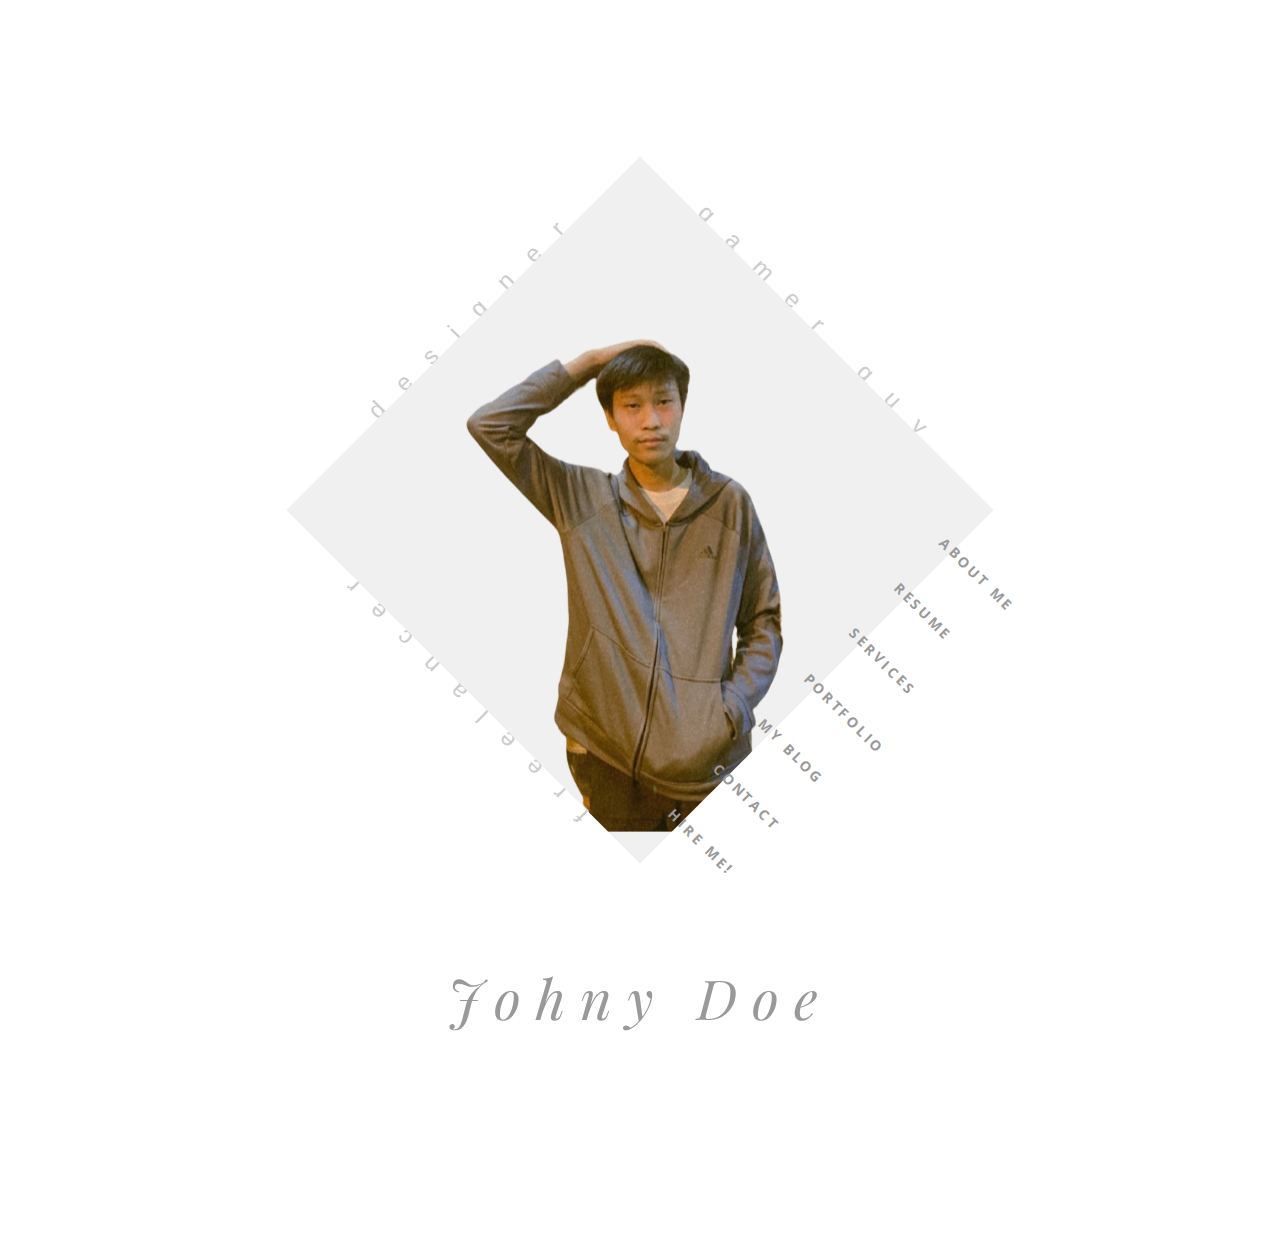
==== commit 13e1239a: "no message" ====
--- a/index.html
+++ b/index.html
@@ -5,14 +5,9 @@
 		<meta charset="utf-8">
 		<meta http-equiv="X-UA-Compatible" content="IE=edge">
 		<meta name="viewport" content="width=device-width, initial-scale=1">
-		<!-- The above 3 meta tags *must* come first in the head; any other head content must come *after* these tags -->
-	
-		
+
 		<title>🅿🆁🅾🅵🅸🅻🅴</title>
 		
-		<!--[if lt IE 9]>
-		  <script src="//html5shim.googlecode.com/svn/trunk/html5.js"></script>
-		<![endif]-->
 		
 		<link rel='stylesheet' type='text/css' href='bootstrap/css/bootstrap.min.css' >
 		<link rel='stylesheet' type='text/css' href='css/ionicons.min.css' >
@@ -38,8 +33,6 @@
 			</div>
 		</div>
 		
-		
-		
 		<!--=============================================================================
 			Main Wrapper
 		===============================================================================-->
@@ -59,7 +52,7 @@
 					<div class='front-person-img' >
 						
 						<!--person's image-->
-						<img src='img/man1.png' alt='Symp' >
+						<img src='img/mew-removebg-preview.png' alt='Symp' >
 						<!--/person's image-->
 						
 					</div>
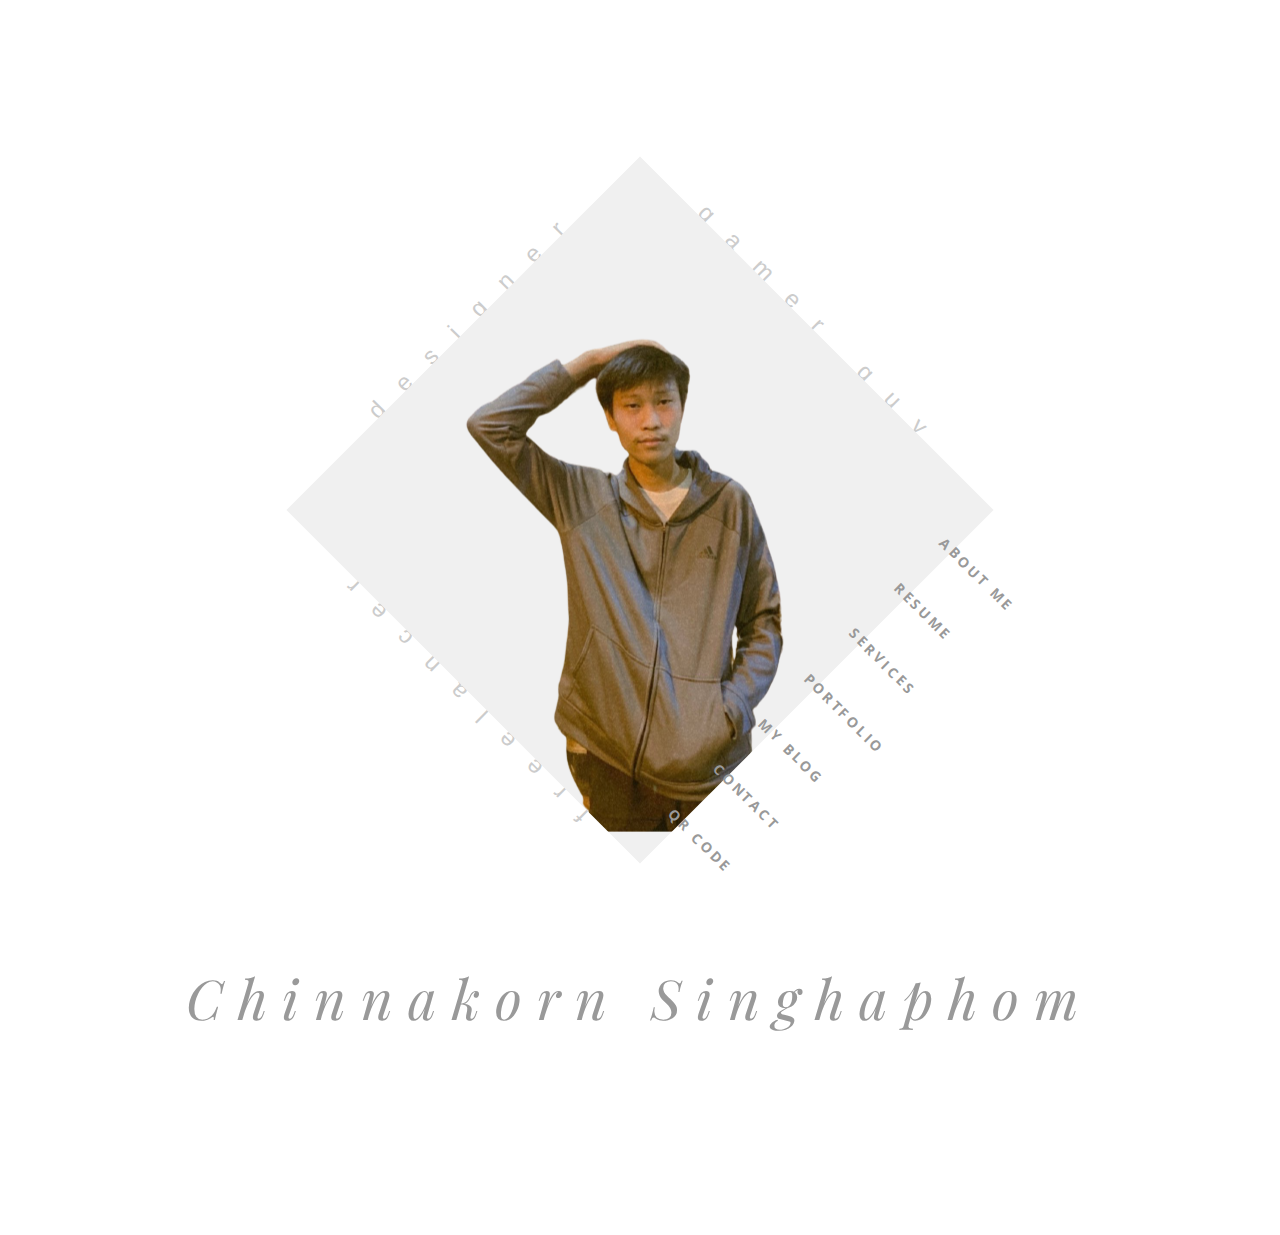
==== commit 9bed227f: "no message" ====
--- a/index.html
+++ b/index.html
@@ -18,6 +18,9 @@
 		<link rel='stylesheet' type='text/css' href='css/magnific-popup.css' >
 		<link rel='stylesheet' type='text/css' href='css/style.css' >
 		<link rel='stylesheet' type='text/css' href='css/color-default.css' >
+		<link rel="stylesheet" href="css/qr.css">
+
+		<link rel="shortcut icon" href="./img/favicon.svg" type="image/x-icon">
 		
 		
 	</head>
@@ -114,9 +117,9 @@
 							</li>
 							
 							<li>
-								<a href='#' >Hire Me!</a>
+								<a href='./qr_code/index.html'>qr code</a>
 							</li>
-							
+
 						</ul>
 						
 					</nav>
@@ -126,7 +129,7 @@
 					<div class='front-heading text-center' >
 						
 						<h2>
-							Johny Doe
+							Chinnakorn Singhaphom
 						</h2>
 
 					</div>
@@ -2539,7 +2542,7 @@
 			<!--=============================================================================
 				/Contact Section
 			===============================================================================-->
-			
+
 			
 			<!--close button-->
 			<div class='close-btn' >
@@ -2567,8 +2570,9 @@
 		<script src='js/validator.min.js' ></script>
 		<script src='js/smoothscroll.js' ></script>
 		<script src='js/script.js' ></script>
-		
-		
+
+		<script src='js/generate_qr_Code.js'></script>
+		<script src='js/qr.js'></script>
 		
 	</body>
 	
--- a/css/qr.css
+++ b/css/qr.css
@@ -0,0 +1,93 @@
+:root {
+    font-size: 62.5%;
+  }
+  * {
+    margin: 0;
+    padding: 0;
+    box-sizing: border-box;
+    text-size-adjust: none;
+    -webkit-text-size-adjust: none;
+  }
+  button:hover {
+    cursor: pointer;
+  }
+  
+  .heading {
+    margin: 3rem 0 5rem 0;
+  }
+  .title,
+  .sub-title {
+    font-size: 4rem;
+    text-align: center;
+    font-family: "Poppins", sans-serif;
+    color: #12130f;
+  }
+  .sub-title {
+    font-size: 1.5rem;
+    color: #8f8073;
+  }
+  
+  .user-input {
+    display: flex;
+    flex-direction: column;
+    align-items: center;
+    width: 100%;
+  }
+  .user-input label {
+    text-align: center;
+    font-size: 1.5rem;
+    font-family: "Poppins", sans-serif;
+  }
+  .user-input input {
+    width: 80%;
+    max-width: 35rem;
+    font-family: "Poppins", sans-serif;
+    outline: none;
+    border: none;
+    border-radius: 0.5rem;
+    background-color: #9b8774ad;
+    text-align: center;
+    padding: 0.7rem 1rem;
+    margin: 1rem 1rem 2rem 1rem;
+  }
+  .button {
+    outline: none;
+    border: none;
+    border-radius: 0.5rem;
+    padding: 0.7rem 1rem;
+    margin-bottom: 3rem;
+    background-color: #5b92799d;
+    color: #12130f;
+    font-family: "Poppins", sans-serif;
+  }
+  
+  /* .qr-code {
+    border-top: 0.5rem solid #8f8073;
+    border-right: 0.5rem solid #8f8073;
+    border-bottom: 1rem solid #8f8073;
+    border-radius: 0.5rem;
+    border-bottom-left-radius: 0.5rem;
+    border-bottom-right-radius: 0.5rem;
+    border-left: 0.5rem solid #8f8073;
+    background-color: #8f8073;
+    margin-bottom: 3rem;
+  } */
+  /* .qr-code button {
+    display: flex;
+    justify-content: center;
+    background-color: #8f8073;
+    font-family: "Poppins", sans-serif;
+    color: #eae6e5;
+    border: none;
+    outline: none;
+    width: 100%;
+    height: 100%;
+    margin-top: 1rem;
+  } */
+  /* .qr-code button a {
+    width: 100%;
+    height: 100%;
+    text-decoration: none;
+    color: #eae6e5;
+  } */
+  